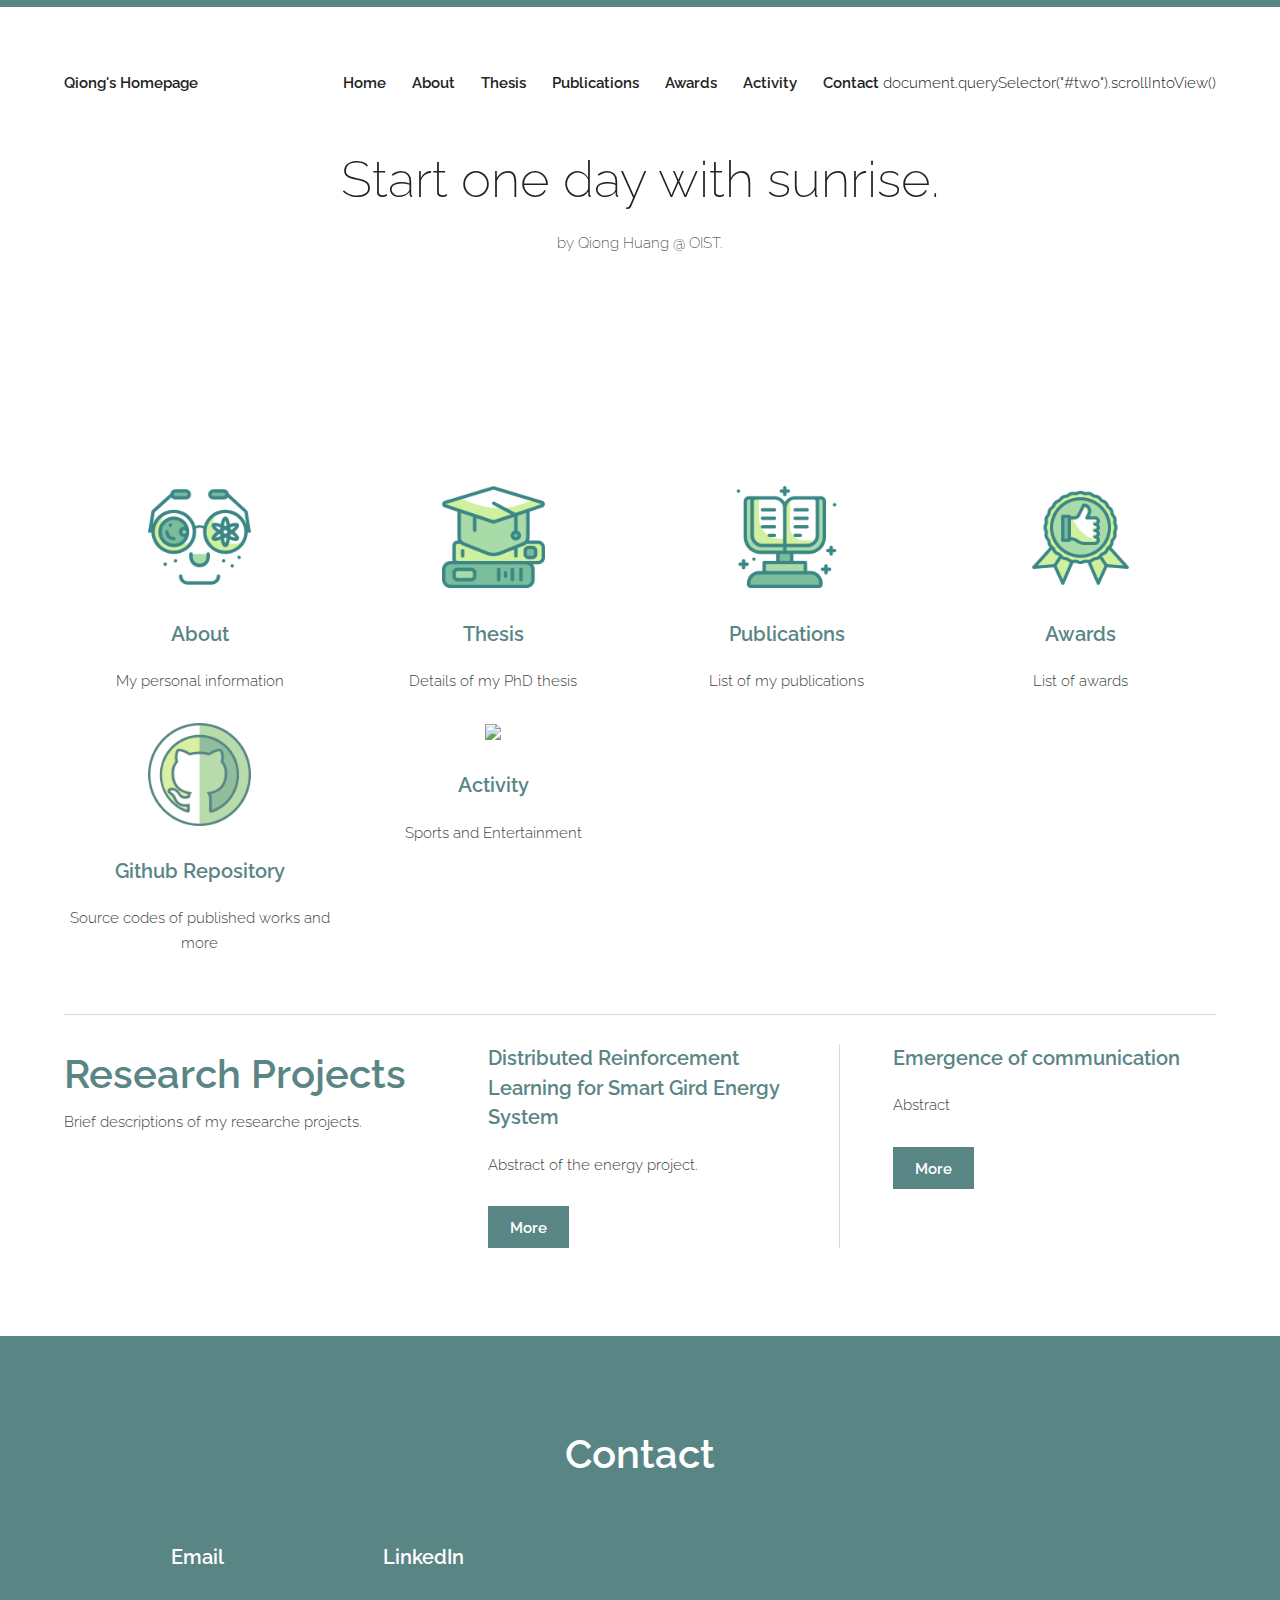
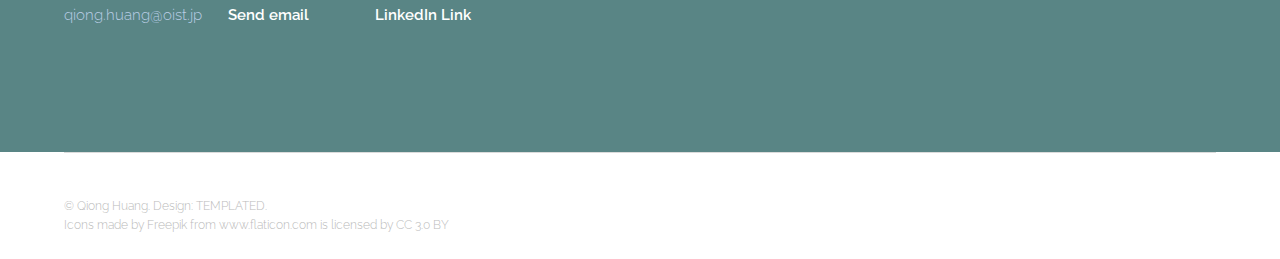
==== index.html @ 1ad3b7a2 "contact info" ====
<!DOCTYPE HTML>
<!--
	Theory by TEMPLATED
	templated.co @templatedco
	Released for free under the Creative Commons Attribution 3.0 license (templated.co/license)
-->
<html>
	<head>
		<title>Qiong Hunag's Homepage</title>
		<meta charset="utf-8" />
		<meta name="viewport" content="width=device-width, initial-scale=1" />
		<link rel="stylesheet" href="assets/css/front.css" />
	</head>
	<body>

		<!-- Header -->
			<header id="header">
				<div class="inner">
					<a href="index.html" class="logo">Qiong's Homepage</a>
					<nav id="nav">
					</nav>
					<a href="#navPanel" class="navPanelToggle"><span class="fa fa-bars"></span></a>
				</div>
			</header>

		<!-- Banner -->
			<section id="banner">
				<h1 style="font-weight: 200">Start one day with sunrise.</h1>
				<p style="font-weight: 200">by Qiong Huang @ OIST.</p>
			</section>

		<!-- One -->
			<section id="one" class="wrapper">
				<div class="inner">
					<div class="row">
						<div class="3u 12u$(small)" style="text-align: center;  cursor: pointer"  onclick="location.href='about.html';">
							<img src="images/about.png" style="width: 7em;"/><br /><br />
							<h3 style="font-weight: 600">About</h3>
							<p>My personal information</p>
						</div>
						<div class="3u 12u$(small)" style="text-align: center;  cursor: pointer"  onclick="location.href='thesis.html';">
							<img src="images/theses.png" style="width: 7em;"/><br /><br />
							<h3 style="font-weight: 600">Thesis</h3>
							<p>Details of my PhD thesis</p>
						</div>
						<div class="3u 12u$(small)" style="text-align: center;  cursor: pointer"  onclick="location.href='publications.html';">
							<img src="images/publications.png" style="width: 7em;"/><br /><br />
							<h3 style="font-weight: 600">Publications</h3>
							<p>List of my publications </p>
						</div>
						<div class="3u$ 12u$(small)" style="text-align: center;  cursor: pointer"  onclick="location.href='awards.html';">
							<img src="images/awards.png" style="width: 7em;"/><br /><br />
							<h3 style="font-weight: 600">Awards</h3>
							<p>List of awards </p>
						</div>
						<div class="3u 12u$(small)" style="text-align: center;  cursor: pointer"  onclick="window.open('https://github.com/subaruclover', '_blank');">
							<img src="images/github.png" style="width: 7em;"/><br /><br />
							<h3 style="font-weight: 600">Github Repository<br /></h3>
							<p>Source codes of published works and more</p>
						</div>
						<div class="3u$ 12u$(small)" style="text-align: center;  cursor: pointer"  onclick="location.href='activity.html';">
							<img src="images/activity.png" style="width: 7em;"/><br /><br />
							<h3 style="font-weight: 600">Activity</h3>
							<p>Sports and Entertainment </p>
						</div>
					</div>
					
					<hr />
					
					<div class="flex flex-3">
                        <header>
                            <h2 style="font-weight: 600">Research Projects</h2>
                            <p>Brief descriptions of my researche projects.</p>
                        </header>
					<!-- </div> -->
						<article>
							<header>
								<h3 style="font-weight: 600">Distributed Reinforcement Learning for Smart Gird Energy System</h3>
							</header>
							<p>Abstract of the energy project.</p>
							<footer>
								<a href="oes_rl.html" class="button special">More</a>
							</footer>
						</article>
						<article>
							<header>
								<h3 style="font-weight: 600">Emergence of communication</h3>
							</header>
							<p>Abstract </p>
							<footer>
								<a href="communication.html" class="button special">More</a>
							</footer>
						</article>

						<!-- <article>
							<header>
								<h3 style="font-weight: 600"> some others</h3>
							</header>
							<p>Abstract. </p>
							<footer>
								<a href="xx.html" class="button special">More</a>
							</footer>
						</article> -->

					</div>
				</div>
			</section>

		<!-- Two contact info--> 
			<section id="two" class="wrapper style1 special">
				
				<div class="inner">
					<header>
						<h2 style="font-weight: 600">Contact</h2>
					</header>
					
					<div class="row">

						<div class="align-center">
							<div class="flex flex-2">
								<div class="12u 12u$(medium)">
									<h3 style="font-weight: 600">Email</h3>
									<p>qiong.huang@oist.jp
									<a href="mailto:qiong.huang@oist.jp" class="button special">Send email</a></p>
								</div>
							</div>
						</div>

						<div class="flex flex-2">
							<div class="12u 12u$(medium)"> 
								<h3 style="font-weight: 600">LinkedIn </h3> 
								<!-- <p>https://www.linkedin.com/in/qiong-huang-67147811b/ </p> -->
								<a href="https://www.linkedin.com/in/qiong-huang-67147811b/" class="button special">LinkedIn Link</a>
							</div>

					</div>


					<!-- <div class="flex flex-2">
						<div class="row">
							<div class="12u 12u$(medium)">
								<h3>Email</h3>
								<p>qiong.huang@oist.jp</p>
							</div>
						</div>
					</div> -->

				</div>
				
			</section>

		<!-- Footer -->
			<footer id="footer">
				<div class="inner">
					<div class="flex">
						<div class="copyright">
							&copy; Qiong Huang. Design: <a href="https://templated.co">TEMPLATED</a>. <div>Icons made by <a href="http://www.freepik.com" title="Freepik">Freepik</a> from <a href="https://www.flaticon.com/" title="Flaticon">www.flaticon.com</a> is licensed by <a href="http://creativecommons.org/licenses/by/3.0/" title="Creative Commons BY 3.0" target="_blank">CC 3.0 BY</a></div>
						</div>
						<ul class="icons">
						<!--
							<li><a href="#" class="icon fa-facebook"><span class="label">Facebook</span></a></li>
							<li><a href="#" class="icon fa-twitter"><span class="label">Twitter</span></a></li>
							<li><a href="#" class="icon fa-linkedin"><span class="label">linkedIn</span></a></li>
							<li><a href="#" class="icon fa-pinterest-p"><span class="label">Pinterest</span></a></li>
							<li><a href="#" class="icon fa-vimeo"><span class="label">Vimeo</span></a></li>
							-->
						</ul>
					</div>
				</div>
			</footer>

		<!-- Scripts -->
			<script src="assets/js/jquery.min.js"></script>
			<script src="assets/js/skel.min.js"></script>
			<script src="assets/js/util.js"></script>
			<script src="assets/js/main.js"></script>

	</body>
</html>
---- assets/css/front.css ----
@charset "UTF-8";
@import url(font-awesome.min.css);
@import "https://fonts.googleapis.com/css?family=Raleway:100,300,600";

/*
	Theory by TEMPLATED
	templated.co @templatedco
	Released for free under the Creative Commons Attribution 3.0 license (templated.co/license)
*/

/* Reset */

	html, body, div, span, applet, object, iframe, h1, h2, h3, h4, h5, h6, p, blockquote, pre, a, abbr, acronym, address, big, cite, code, del, dfn, em, img, ins, kbd, q, s, samp, small, strike, strong, sub, sup, tt, var, b, u, i, center, dl, dt, dd, ol, ul, li, fieldset, form, label, legend, table, caption, tbody, tfoot, thead, tr, th, td, article, aside, canvas, details, embed, figure, figcaption, footer, header, hgroup, menu, nav, output, ruby, section, summary, time, mark, audio, video {
		margin: 0;
		padding: 0;
		border: 0;
		font-size: 100%;
		font: inherit;
		vertical-align: baseline;
	}

	article, aside, details, figcaption, figure, footer, header, hgroup, menu, nav, section {
		display: block;
	}

	body {
		line-height: 1;
	}

	ol, ul {
		list-style: none;
	}

	blockquote, q {
		quotes: none;
	}

	blockquote:before, blockquote:after, q:before, q:after {
		content: '';
		content: none;
	}

	table {
		border-collapse: collapse;
		border-spacing: 0;
	}

	body {
		-webkit-text-size-adjust: none;
	}

/* Box Model */

	*, *:before, *:after {
		-moz-box-sizing: border-box;
		-webkit-box-sizing: border-box;
		box-sizing: border-box;
	}

/* Containers */

	.container {
		margin-left: auto;
		margin-right: auto;
	}

	.container.\31 25\25 {
		width: 100%;
		max-width: 100em;
		min-width: 80em;
	}

	.container.\37 5\25 {
		width: 60em;
	}

	.container.\35 0\25 {
		width: 40em;
	}

	.container.\32 5\25 {
		width: 20em;
	}

	.container {
		width: 80em;
	}

	@media screen and (max-width: 1680px) {

		.container.\31 25\25 {
			width: 100%;
			max-width: 100em;
			min-width: 80em;
		}

		.container.\37 5\25 {
			width: 60em;
		}

		.container.\35 0\25 {
			width: 40em;
		}

		.container.\32 5\25 {
			width: 20em;
		}

		.container {
			width: 80em;
		}

	}

	@media screen and (max-width: 1280px) {

		.container.\31 25\25 {
			width: 100%;
			max-width: 81.25em;
			min-width: 65em;
		}

		.container.\37 5\25 {
			width: 48.75em;
		}

		.container.\35 0\25 {
			width: 32.5em;
		}

		.container.\32 5\25 {
			width: 16.25em;
		}

		.container {
			width: 65em;
		}

	}

	@media screen and (max-width: 980px) {

		.container.\31 25\25 {
			width: 100%;
			max-width: 112.5%;
			min-width: 90%;
		}

		.container.\37 5\25 {
			width: 67.5%;
		}

		.container.\35 0\25 {
			width: 45%;
		}

		.container.\32 5\25 {
			width: 22.5%;
		}

		.container {
			width: 90%;
		}

	}

	@media screen and (max-width: 736px) {

		.container.\31 25\25 {
			width: 100%;
			max-width: 112.5%;
			min-width: 90%;
		}

		.container.\37 5\25 {
			width: 67.5%;
		}

		.container.\35 0\25 {
			width: 45%;
		}

		.container.\32 5\25 {
			width: 22.5%;
		}

		.container {
			width: 90% !important;
		}

	}

	@media screen and (max-width: 480px) {

		.container.\31 25\25 {
			width: 100%;
			max-width: 112.5%;
			min-width: 90%;
		}

		.container.\37 5\25 {
			width: 67.5%;
		}

		.container.\35 0\25 {
			width: 45%;
		}

		.container.\32 5\25 {
			width: 22.5%;
		}

		.container {
			width: 90% !important;
		}

	}

/* Grid */

	.row {
		border-bottom: solid 1px transparent;
		-moz-box-sizing: border-box;
		-webkit-box-sizing: border-box;
		box-sizing: border-box;
	}

	.row > * {
		float: left;
		-moz-box-sizing: border-box;
		-webkit-box-sizing: border-box;
		box-sizing: border-box;
	}

	.row:after, .row:before {
		content: '';
		display: block;
		clear: both;
		height: 0;
	}

	.row.uniform > * > :first-child {
		margin-top: 0;
	}

	.row.uniform > * > :last-child {
		margin-bottom: 0;
	}

	.row.\30 \25 > * {
		padding: 0 0 0 0em;
	}

	.row.\30 \25 {
		margin: 0 0 -1px 0em;
	}

	.row.uniform.\30 \25 > * {
		padding: 0em 0 0 0em;
	}

	.row.uniform.\30 \25 {
		margin: 0em 0 -1px 0em;
	}

	.row > * {
		padding: 0 0 0 2em;
	}

	.row {
		margin: 0 0 -1px -2em;
	}

	.row.uniform > * {
		padding: 2em 0 0 2em;
	}

	.row.uniform {
		margin: -2em 0 -1px -2em;
	}

	.row.\32 00\25 > * {
		padding: 0 0 0 4em;
	}

	.row.\32 00\25 {
		margin: 0 0 -1px -4em;
	}

	.row.uniform.\32 00\25 > * {
		padding: 4em 0 0 4em;
	}

	.row.uniform.\32 00\25 {
		margin: -4em 0 -1px -4em;
	}

	.row.\31 50\25 > * {
		padding: 0 0 0 3em;
	}

	.row.\31 50\25 {
		margin: 0 0 -1px -3em;
	}

	.row.uniform.\31 50\25 > * {
		padding: 3em 0 0 3em;
	}

	.row.uniform.\31 50\25 {
		margin: -3em 0 -1px -3em;
	}

	.row.\35 0\25 > * {
		padding: 0 0 0 1em;
	}

	.row.\35 0\25 {
		margin: 0 0 -1px -1em;
	}

	.row.uniform.\35 0\25 > * {
		padding: 1em 0 0 1em;
	}

	.row.uniform.\35 0\25 {
		margin: -1em 0 -1px -1em;
	}

	.row.\32 5\25 > * {
		padding: 0 0 0 0.5em;
	}

	.row.\32 5\25 {
		margin: 0 0 -1px -0.5em;
	}

	.row.uniform.\32 5\25 > * {
		padding: 0.5em 0 0 0.5em;
	}

	.row.uniform.\32 5\25 {
		margin: -0.5em 0 -1px -0.5em;
	}

	.\31 2u, .\31 2u\24 {
		width: 100%;
		clear: none;
		margin-left: 0;
	}

	.\31 1u, .\31 1u\24 {
		width: 91.6666666667%;
		clear: none;
		margin-left: 0;
	}

	.\31 0u, .\31 0u\24 {
		width: 83.3333333333%;
		clear: none;
		margin-left: 0;
	}

	.\39 u, .\39 u\24 {
		width: 75%;
		clear: none;
		margin-left: 0;
	}

	.\38 u, .\38 u\24 {
		width: 66.6666666667%;
		clear: none;
		margin-left: 0;
	}

	.\37 u, .\37 u\24 {
		width: 58.3333333333%;
		clear: none;
		margin-left: 0;
	}

	.\36 u, .\36 u\24 {
		width: 50%;
		clear: none;
		margin-left: 0;
	}

	.\35 u, .\35 u\24 {
		width: 41.6666666667%;
		clear: none;
		margin-left: 0;
	}

	.\34 u, .\34 u\24 {
		width: 33.3333333333%;
		clear: none;
		margin-left: 0;
	}

	.\33 u, .\33 u\24 {
		width: 25%;
		clear: none;
		margin-left: 0;
	}

	.\32 u, .\32 u\24 {
		width: 16.6666666667%;
		clear: none;
		margin-left: 0;
	}

	.\31 u, .\31 u\24 {
		width: 8.3333333333%;
		clear: none;
		margin-left: 0;
	}

	.\31 2u\24 + *,
	.\31 1u\24 + *,
	.\31 0u\24 + *,
	.\39 u\24 + *,
	.\38 u\24 + *,
	.\37 u\24 + *,
	.\36 u\24 + *,
	.\35 u\24 + *,
	.\34 u\24 + *,
	.\33 u\24 + *,
	.\32 u\24 + *,
	.\31 u\24 + * {
		clear: left;
	}

	.\-11u {
		margin-left: 91.66667%;
	}

	.\-10u {
		margin-left: 83.33333%;
	}

	.\-9u {
		margin-left: 75%;
	}

	.\-8u {
		margin-left: 66.66667%;
	}

	.\-7u {
		margin-left: 58.33333%;
	}

	.\-6u {
		margin-left: 50%;
	}

	.\-5u {
		margin-left: 41.66667%;
	}

	.\-4u {
		margin-left: 33.33333%;
	}

	.\-3u {
		margin-left: 25%;
	}

	.\-2u {
		margin-left: 16.66667%;
	}

	.\-1u {
		margin-left: 8.33333%;
	}

	@media screen and (max-width: 1680px) {

		.row > * {
			padding: 0 0 0 2em;
		}

		.row {
			margin: 0 0 -1px -2em;
		}

		.row.uniform > * {
			padding: 2em 0 0 2em;
		}

		.row.uniform {
			margin: -2em 0 -1px -2em;
		}

		.row.\32 00\25 > * {
			padding: 0 0 0 4em;
		}

		.row.\32 00\25 {
			margin: 0 0 -1px -4em;
		}

		.row.uniform.\32 00\25 > * {
			padding: 4em 0 0 4em;
		}

		.row.uniform.\32 00\25 {
			margin: -4em 0 -1px -4em;
		}

		.row.\31 50\25 > * {
			padding: 0 0 0 3em;
		}

		.row.\31 50\25 {
			margin: 0 0 -1px -3em;
		}

		.row.uniform.\31 50\25 > * {
			padding: 3em 0 0 3em;
		}

		.row.uniform.\31 50\25 {
			margin: -3em 0 -1px -3em;
		}

		.row.\35 0\25 > * {
			padding: 0 0 0 1em;
		}

		.row.\35 0\25 {
			margin: 0 0 -1px -1em;
		}

		.row.uniform.\35 0\25 > * {
			padding: 1em 0 0 1em;
		}

		.row.uniform.\35 0\25 {
			margin: -1em 0 -1px -1em;
		}

		.row.\32 5\25 > * {
			padding: 0 0 0 0.5em;
		}

		.row.\32 5\25 {
			margin: 0 0 -1px -0.5em;
		}

		.row.uniform.\32 5\25 > * {
			padding: 0.5em 0 0 0.5em;
		}

		.row.uniform.\32 5\25 {
			margin: -0.5em 0 -1px -0.5em;
		}

		.\31 2u\28xlarge\29, .\31 2u\24\28xlarge\29 {
			width: 100%;
			clear: none;
			margin-left: 0;
		}

		.\31 1u\28xlarge\29, .\31 1u\24\28xlarge\29 {
			width: 91.6666666667%;
			clear: none;
			margin-left: 0;
		}

		.\31 0u\28xlarge\29, .\31 0u\24\28xlarge\29 {
			width: 83.3333333333%;
			clear: none;
			margin-left: 0;
		}

		.\39 u\28xlarge\29, .\39 u\24\28xlarge\29 {
			width: 75%;
			clear: none;
			margin-left: 0;
		}

		.\38 u\28xlarge\29, .\38 u\24\28xlarge\29 {
			width: 66.6666666667%;
			clear: none;
			margin-left: 0;
		}

		.\37 u\28xlarge\29, .\37 u\24\28xlarge\29 {
			width: 58.3333333333%;
			clear: none;
			margin-left: 0;
		}

		.\36 u\28xlarge\29, .\36 u\24\28xlarge\29 {
			width: 50%;
			clear: none;
			margin-left: 0;
		}

		.\35 u\28xlarge\29, .\35 u\24\28xlarge\29 {
			width: 41.6666666667%;
			clear: none;
			margin-left: 0;
		}

		.\34 u\28xlarge\29, .\34 u\24\28xlarge\29 {
			width: 33.3333333333%;
			clear: none;
			margin-left: 0;
		}

		.\33 u\28xlarge\29, .\33 u\24\28xlarge\29 {
			width: 25%;
			clear: none;
			margin-left: 0;
		}

		.\32 u\28xlarge\29, .\32 u\24\28xlarge\29 {
			width: 16.6666666667%;
			clear: none;
			margin-left: 0;
		}

		.\31 u\28xlarge\29, .\31 u\24\28xlarge\29 {
			width: 8.3333333333%;
			clear: none;
			margin-left: 0;
		}

		.\31 2u\24\28xlarge\29 + *,
		.\31 1u\24\28xlarge\29 + *,
		.\31 0u\24\28xlarge\29 + *,
		.\39 u\24\28xlarge\29 + *,
		.\38 u\24\28xlarge\29 + *,
		.\37 u\24\28xlarge\29 + *,
		.\36 u\24\28xlarge\29 + *,
		.\35 u\24\28xlarge\29 + *,
		.\34 u\24\28xlarge\29 + *,
		.\33 u\24\28xlarge\29 + *,
		.\32 u\24\28xlarge\29 + *,
		.\31 u\24\28xlarge\29 + * {
			clear: left;
		}

		.\-11u\28xlarge\29 {
			margin-left: 91.66667%;
		}

		.\-10u\28xlarge\29 {
			margin-left: 83.33333%;
		}

		.\-9u\28xlarge\29 {
			margin-left: 75%;
		}

		.\-8u\28xlarge\29 {
			margin-left: 66.66667%;
		}

		.\-7u\28xlarge\29 {
			margin-left: 58.33333%;
		}

		.\-6u\28xlarge\29 {
			margin-left: 50%;
		}

		.\-5u\28xlarge\29 {
			margin-left: 41.66667%;
		}

		.\-4u\28xlarge\29 {
			margin-left: 33.33333%;
		}

		.\-3u\28xlarge\29 {
			margin-left: 25%;
		}

		.\-2u\28xlarge\29 {
			margin-left: 16.66667%;
		}

		.\-1u\28xlarge\29 {
			margin-left: 8.33333%;
		}

	}

	@media screen and (max-width: 1280px) {

		.row > * {
			padding: 0 0 0 1.5em;
		}

		.row {
			margin: 0 0 -1px -1.5em;
		}

		.row.uniform > * {
			padding: 1.5em 0 0 1.5em;
		}

		.row.uniform {
			margin: -1.5em 0 -1px -1.5em;
		}

		.row.\32 00\25 > * {
			padding: 0 0 0 3em;
		}

		.row.\32 00\25 {
			margin: 0 0 -1px -3em;
		}

		.row.uniform.\32 00\25 > * {
			padding: 3em 0 0 3em;
		}

		.row.uniform.\32 00\25 {
			margin: -3em 0 -1px -3em;
		}

		.row.\31 50\25 > * {
			padding: 0 0 0 2.25em;
		}

		.row.\31 50\25 {
			margin: 0 0 -1px -2.25em;
		}

		.row.uniform.\31 50\25 > * {
			padding: 2.25em 0 0 2.25em;
		}

		.row.uniform.\31 50\25 {
			margin: -2.25em 0 -1px -2.25em;
		}

		.row.\35 0\25 > * {
			padding: 0 0 0 0.75em;
		}

		.row.\35 0\25 {
			margin: 0 0 -1px -0.75em;
		}

		.row.uniform.\35 0\25 > * {
			padding: 0.75em 0 0 0.75em;
		}

		.row.uniform.\35 0\25 {
			margin: -0.75em 0 -1px -0.75em;
		}

		.row.\32 5\25 > * {
			padding: 0 0 0 0.375em;
		}

		.row.\32 5\25 {
			margin: 0 0 -1px -0.375em;
		}

		.row.uniform.\32 5\25 > * {
			padding: 0.375em 0 0 0.375em;
		}

		.row.uniform.\32 5\25 {
			margin: -0.375em 0 -1px -0.375em;
		}

		.\31 2u\28large\29, .\31 2u\24\28large\29 {
			width: 100%;
			clear: none;
			margin-left: 0;
		}

		.\31 1u\28large\29, .\31 1u\24\28large\29 {
			width: 91.6666666667%;
			clear: none;
			margin-left: 0;
		}

		.\31 0u\28large\29, .\31 0u\24\28large\29 {
			width: 83.3333333333%;
			clear: none;
			margin-left: 0;
		}

		.\39 u\28large\29, .\39 u\24\28large\29 {
			width: 75%;
			clear: none;
			margin-left: 0;
		}

		.\38 u\28large\29, .\38 u\24\28large\29 {
			width: 66.6666666667%;
			clear: none;
			margin-left: 0;
		}

		.\37 u\28large\29, .\37 u\24\28large\29 {
			width: 58.3333333333%;
			clear: none;
			margin-left: 0;
		}

		.\36 u\28large\29, .\36 u\24\28large\29 {
			width: 50%;
			clear: none;
			margin-left: 0;
		}

		.\35 u\28large\29, .\35 u\24\28large\29 {
			width: 41.6666666667%;
			clear: none;
			margin-left: 0;
		}

		.\34 u\28large\29, .\34 u\24\28large\29 {
			width: 33.3333333333%;
			clear: none;
			margin-left: 0;
		}

		.\33 u\28large\29, .\33 u\24\28large\29 {
			width: 25%;
			clear: none;
			margin-left: 0;
		}

		.\32 u\28large\29, .\32 u\24\28large\29 {
			width: 16.6666666667%;
			clear: none;
			margin-left: 0;
		}

		.\31 u\28large\29, .\31 u\24\28large\29 {
			width: 8.3333333333%;
			clear: none;
			margin-left: 0;
		}

		.\31 2u\24\28large\29 + *,
		.\31 1u\24\28large\29 + *,
		.\31 0u\24\28large\29 + *,
		.\39 u\24\28large\29 + *,
		.\38 u\24\28large\29 + *,
		.\37 u\24\28large\29 + *,
		.\36 u\24\28large\29 + *,
		.\35 u\24\28large\29 + *,
		.\34 u\24\28large\29 + *,
		.\33 u\24\28large\29 + *,
		.\32 u\24\28large\29 + *,
		.\31 u\24\28large\29 + * {
			clear: left;
		}

		.\-11u\28large\29 {
			margin-left: 91.66667%;
		}

		.\-10u\28large\29 {
			margin-left: 83.33333%;
		}

		.\-9u\28large\29 {
			margin-left: 75%;
		}

		.\-8u\28large\29 {
			margin-left: 66.66667%;
		}

		.\-7u\28large\29 {
			margin-left: 58.33333%;
		}

		.\-6u\28large\29 {
			margin-left: 50%;
		}

		.\-5u\28large\29 {
			margin-left: 41.66667%;
		}

		.\-4u\28large\29 {
			margin-left: 33.33333%;
		}

		.\-3u\28large\29 {
			margin-left: 25%;
		}

		.\-2u\28large\29 {
			margin-left: 16.66667%;
		}

		.\-1u\28large\29 {
			margin-left: 8.33333%;
		}

	}

	@media screen and (max-width: 980px) {

		.row > * {
			padding: 0 0 0 1.5em;
		}

		.row {
			margin: 0 0 -1px -1.5em;
		}

		.row.uniform > * {
			padding: 1.5em 0 0 1.5em;
		}

		.row.uniform {
			margin: -1.5em 0 -1px -1.5em;
		}

		.row.\32 00\25 > * {
			padding: 0 0 0 3em;
		}

		.row.\32 00\25 {
			margin: 0 0 -1px -3em;
		}

		.row.uniform.\32 00\25 > * {
			padding: 3em 0 0 3em;
		}

		.row.uniform.\32 00\25 {
			margin: -3em 0 -1px -3em;
		}

		.row.\31 50\25 > * {
			padding: 0 0 0 2.25em;
		}

		.row.\31 50\25 {
			margin: 0 0 -1px -2.25em;
		}

		.row.uniform.\31 50\25 > * {
			padding: 2.25em 0 0 2.25em;
		}

		.row.uniform.\31 50\25 {
			margin: -2.25em 0 -1px -2.25em;
		}

		.row.\35 0\25 > * {
			padding: 0 0 0 0.75em;
		}

		.row.\35 0\25 {
			margin: 0 0 -1px -0.75em;
		}

		.row.uniform.\35 0\25 > * {
			padding: 0.75em 0 0 0.75em;
		}

		.row.uniform.\35 0\25 {
			margin: -0.75em 0 -1px -0.75em;
		}

		.row.\32 5\25 > * {
			padding: 0 0 0 0.375em;
		}

		.row.\32 5\25 {
			margin: 0 0 -1px -0.375em;
		}

		.row.uniform.\32 5\25 > * {
			padding: 0.375em 0 0 0.375em;
		}

		.row.uniform.\32 5\25 {
			margin: -0.375em 0 -1px -0.375em;
		}

		.\31 2u\28medium\29, .\31 2u\24\28medium\29 {
			width: 100%;
			clear: none;
			margin-left: 0;
		}

		.\31 1u\28medium\29, .\31 1u\24\28medium\29 {
			width: 91.6666666667%;
			clear: none;
			margin-left: 0;
		}

		.\31 0u\28medium\29, .\31 0u\24\28medium\29 {
			width: 83.3333333333%;
			clear: none;
			margin-left: 0;
		}

		.\39 u\28medium\29, .\39 u\24\28medium\29 {
			width: 75%;
			clear: none;
			margin-left: 0;
		}

		.\38 u\28medium\29, .\38 u\24\28medium\29 {
			width: 66.6666666667%;
			clear: none;
			margin-left: 0;
		}

		.\37 u\28medium\29, .\37 u\24\28medium\29 {
			width: 58.3333333333%;
			clear: none;
			margin-left: 0;
		}

		.\36 u\28medium\29, .\36 u\24\28medium\29 {
			width: 50%;
			clear: none;
			margin-left: 0;
		}

		.\35 u\28medium\29, .\35 u\24\28medium\29 {
			width: 41.6666666667%;
			clear: none;
			margin-left: 0;
		}

		.\34 u\28medium\29, .\34 u\24\28medium\29 {
			width: 33.3333333333%;
			clear: none;
			margin-left: 0;
		}

		.\33 u\28medium\29, .\33 u\24\28medium\29 {
			width: 25%;
			clear: none;
			margin-left: 0;
		}

		.\32 u\28medium\29, .\32 u\24\28medium\29 {
			width: 16.6666666667%;
			clear: none;
			margin-left: 0;
		}

		.\31 u\28medium\29, .\31 u\24\28medium\29 {
			width: 8.3333333333%;
			clear: none;
			margin-left: 0;
		}

		.\31 2u\24\28medium\29 + *,
		.\31 1u\24\28medium\29 + *,
		.\31 0u\24\28medium\29 + *,
		.\39 u\24\28medium\29 + *,
		.\38 u\24\28medium\29 + *,
		.\37 u\24\28medium\29 + *,
		.\36 u\24\28medium\29 + *,
		.\35 u\24\28medium\29 + *,
		.\34 u\24\28medium\29 + *,
		.\33 u\24\28medium\29 + *,
		.\32 u\24\28medium\29 + *,
		.\31 u\24\28medium\29 + * {
			clear: left;
		}

		.\-11u\28medium\29 {
			margin-left: 91.66667%;
		}

		.\-10u\28medium\29 {
			margin-left: 83.33333%;
		}

		.\-9u\28medium\29 {
			margin-left: 75%;
		}

		.\-8u\28medium\29 {
			margin-left: 66.66667%;
		}

		.\-7u\28medium\29 {
			margin-left: 58.33333%;
		}

		.\-6u\28medium\29 {
			margin-left: 50%;
		}

		.\-5u\28medium\29 {
			margin-left: 41.66667%;
		}

		.\-4u\28medium\29 {
			margin-left: 33.33333%;
		}

		.\-3u\28medium\29 {
			margin-left: 25%;
		}

		.\-2u\28medium\29 {
			margin-left: 16.66667%;
		}

		.\-1u\28medium\29 {
			margin-left: 8.33333%;
		}

	}

	@media screen and (max-width: 736px) {

		.row > * {
			padding: 0 0 0 1.25em;
		}

		.row {
			margin: 0 0 -1px -1.25em;
		}

		.row.uniform > * {
			padding: 1.25em 0 0 1.25em;
		}

		.row.uniform {
			margin: -1.25em 0 -1px -1.25em;
		}

		.row.\32 00\25 > * {
			padding: 0 0 0 2.5em;
		}

		.row.\32 00\25 {
			margin: 0 0 -1px -2.5em;
		}

		.row.uniform.\32 00\25 > * {
			padding: 2.5em 0 0 2.5em;
		}

		.row.uniform.\32 00\25 {
			margin: -2.5em 0 -1px -2.5em;
		}

		.row.\31 50\25 > * {
			padding: 0 0 0 1.875em;
		}

		.row.\31 50\25 {
			margin: 0 0 -1px -1.875em;
		}

		.row.uniform.\31 50\25 > * {
			padding: 1.875em 0 0 1.875em;
		}

		.row.uniform.\31 50\25 {
			margin: -1.875em 0 -1px -1.875em;
		}

		.row.\35 0\25 > * {
			padding: 0 0 0 0.625em;
		}

		.row.\35 0\25 {
			margin: 0 0 -1px -0.625em;
		}

		.row.uniform.\35 0\25 > * {
			padding: 0.625em 0 0 0.625em;
		}

		.row.uniform.\35 0\25 {
			margin: -0.625em 0 -1px -0.625em;
		}

		.row.\32 5\25 > * {
			padding: 0 0 0 0.3125em;
		}

		.row.\32 5\25 {
			margin: 0 0 -1px -0.3125em;
		}

		.row.uniform.\32 5\25 > * {
			padding: 0.3125em 0 0 0.3125em;
		}

		.row.uniform.\32 5\25 {
			margin: -0.3125em 0 -1px -0.3125em;
		}

		.\31 2u\28small\29, .\31 2u\24\28small\29 {
			width: 100%;
			clear: none;
			margin-left: 0;
		}

		.\31 1u\28small\29, .\31 1u\24\28small\29 {
			width: 91.6666666667%;
			clear: none;
			margin-left: 0;
		}

		.\31 0u\28small\29, .\31 0u\24\28small\29 {
			width: 83.3333333333%;
			clear: none;
			margin-left: 0;
		}

		.\39 u\28small\29, .\39 u\24\28small\29 {
			width: 75%;
			clear: none;
			margin-left: 0;
		}

		.\38 u\28small\29, .\38 u\24\28small\29 {
			width: 66.6666666667%;
			clear: none;
			margin-left: 0;
		}

		.\37 u\28small\29, .\37 u\24\28small\29 {
			width: 58.3333333333%;
			clear: none;
			margin-left: 0;
		}

		.\36 u\28small\29, .\36 u\24\28small\29 {
			width: 50%;
			clear: none;
			margin-left: 0;
		}

		.\35 u\28small\29, .\35 u\24\28small\29 {
			width: 41.6666666667%;
			clear: none;
			margin-left: 0;
		}

		.\34 u\28small\29, .\34 u\24\28small\29 {
			width: 33.3333333333%;
			clear: none;
			margin-left: 0;
		}

		.\33 u\28small\29, .\33 u\24\28small\29 {
			width: 25%;
			clear: none;
			margin-left: 0;
		}

		.\32 u\28small\29, .\32 u\24\28small\29 {
			width: 16.6666666667%;
			clear: none;
			margin-left: 0;
		}

		.\31 u\28small\29, .\31 u\24\28small\29 {
			width: 8.3333333333%;
			clear: none;
			margin-left: 0;
		}

		.\31 2u\24\28small\29 + *,
		.\31 1u\24\28small\29 + *,
		.\31 0u\24\28small\29 + *,
		.\39 u\24\28small\29 + *,
		.\38 u\24\28small\29 + *,
		.\37 u\24\28small\29 + *,
		.\36 u\24\28small\29 + *,
		.\35 u\24\28small\29 + *,
		.\34 u\24\28small\29 + *,
		.\33 u\24\28small\29 + *,
		.\32 u\24\28small\29 + *,
		.\31 u\24\28small\29 + * {
			clear: left;
		}

		.\-11u\28small\29 {
			margin-left: 91.66667%;
		}

		.\-10u\28small\29 {
			margin-left: 83.33333%;
		}

		.\-9u\28small\29 {
			margin-left: 75%;
		}

		.\-8u\28small\29 {
			margin-left: 66.66667%;
		}

		.\-7u\28small\29 {
			margin-left: 58.33333%;
		}

		.\-6u\28small\29 {
			margin-left: 50%;
		}

		.\-5u\28small\29 {
			margin-left: 41.66667%;
		}

		.\-4u\28small\29 {
			margin-left: 33.33333%;
		}

		.\-3u\28small\29 {
			margin-left: 25%;
		}

		.\-2u\28small\29 {
			margin-left: 16.66667%;
		}

		.\-1u\28small\29 {
			margin-left: 8.33333%;
		}

	}

	@media screen and (max-width: 480px) {

		.row > * {
			padding: 0 0 0 1.25em;
		}

		.row {
			margin: 0 0 -1px -1.25em;
		}

		.row.uniform > * {
			padding: 1.25em 0 0 1.25em;
		}

		.row.uniform {
			margin: -1.25em 0 -1px -1.25em;
		}

		.row.\32 00\25 > * {
			padding: 0 0 0 2.5em;
		}

		.row.\32 00\25 {
			margin: 0 0 -1px -2.5em;
		}

		.row.uniform.\32 00\25 > * {
			padding: 2.5em 0 0 2.5em;
		}

		.row.uniform.\32 00\25 {
			margin: -2.5em 0 -1px -2.5em;
		}

		.row.\31 50\25 > * {
			padding: 0 0 0 1.875em;
		}

		.row.\31 50\25 {
			margin: 0 0 -1px -1.875em;
		}

		.row.uniform.\31 50\25 > * {
			padding: 1.875em 0 0 1.875em;
		}

		.row.uniform.\31 50\25 {
			margin: -1.875em 0 -1px -1.875em;
		}

		.row.\35 0\25 > * {
			padding: 0 0 0 0.625em;
		}

		.row.\35 0\25 {
			margin: 0 0 -1px -0.625em;
		}

		.row.uniform.\35 0\25 > * {
			padding: 0.625em 0 0 0.625em;
		}

		.row.uniform.\35 0\25 {
			margin: -0.625em 0 -1px -0.625em;
		}

		.row.\32 5\25 > * {
			padding: 0 0 0 0.3125em;
		}

		.row.\32 5\25 {
			margin: 0 0 -1px -0.3125em;
		}

		.row.uniform.\32 5\25 > * {
			padding: 0.3125em 0 0 0.3125em;
		}

		.row.uniform.\32 5\25 {
			margin: -0.3125em 0 -1px -0.3125em;
		}

		.\31 2u\28xsmall\29, .\31 2u\24\28xsmall\29 {
			width: 100%;
			clear: none;
			margin-left: 0;
		}

		.\31 1u\28xsmall\29, .\31 1u\24\28xsmall\29 {
			width: 91.6666666667%;
			clear: none;
			margin-left: 0;
		}

		.\31 0u\28xsmall\29, .\31 0u\24\28xsmall\29 {
			width: 83.3333333333%;
			clear: none;
			margin-left: 0;
		}

		.\39 u\28xsmall\29, .\39 u\24\28xsmall\29 {
			width: 75%;
			clear: none;
			margin-left: 0;
		}

		.\38 u\28xsmall\29, .\38 u\24\28xsmall\29 {
			width: 66.6666666667%;
			clear: none;
			margin-left: 0;
		}

		.\37 u\28xsmall\29, .\37 u\24\28xsmall\29 {
			width: 58.3333333333%;
			clear: none;
			margin-left: 0;
		}

		.\36 u\28xsmall\29, .\36 u\24\28xsmall\29 {
			width: 50%;
			clear: none;
			margin-left: 0;
		}

		.\35 u\28xsmall\29, .\35 u\24\28xsmall\29 {
			width: 41.6666666667%;
			clear: none;
			margin-left: 0;
		}

		.\34 u\28xsmall\29, .\34 u\24\28xsmall\29 {
			width: 33.3333333333%;
			clear: none;
			margin-left: 0;
		}

		.\33 u\28xsmall\29, .\33 u\24\28xsmall\29 {
			width: 25%;
			clear: none;
			margin-left: 0;
		}

		.\32 u\28xsmall\29, .\32 u\24\28xsmall\29 {
			width: 16.6666666667%;
			clear: none;
			margin-left: 0;
		}

		.\31 u\28xsmall\29, .\31 u\24\28xsmall\29 {
			width: 8.3333333333%;
			clear: none;
			margin-left: 0;
		}

		.\31 2u\24\28xsmall\29 + *,
		.\31 1u\24\28xsmall\29 + *,
		.\31 0u\24\28xsmall\29 + *,
		.\39 u\24\28xsmall\29 + *,
		.\38 u\24\28xsmall\29 + *,
		.\37 u\24\28xsmall\29 + *,
		.\36 u\24\28xsmall\29 + *,
		.\35 u\24\28xsmall\29 + *,
		.\34 u\24\28xsmall\29 + *,
		.\33 u\24\28xsmall\29 + *,
		.\32 u\24\28xsmall\29 + *,
		.\31 u\24\28xsmall\29 + * {
			clear: left;
		}

		.\-11u\28xsmall\29 {
			margin-left: 91.66667%;
		}

		.\-10u\28xsmall\29 {
			margin-left: 83.33333%;
		}

		.\-9u\28xsmall\29 {
			margin-left: 75%;
		}

		.\-8u\28xsmall\29 {
			margin-left: 66.66667%;
		}

		.\-7u\28xsmall\29 {
			margin-left: 58.33333%;
		}

		.\-6u\28xsmall\29 {
			margin-left: 50%;
		}

		.\-5u\28xsmall\29 {
			margin-left: 41.66667%;
		}

		.\-4u\28xsmall\29 {
			margin-left: 33.33333%;
		}

		.\-3u\28xsmall\29 {
			margin-left: 25%;
		}

		.\-2u\28xsmall\29 {
			margin-left: 16.66667%;
		}

		.\-1u\28xsmall\29 {
			margin-left: 8.33333%;
		}

	}

/* Basic */

	@-ms-viewport {
		width: device-width;
	}

	body {
		-ms-overflow-style: scrollbar;
	}

	@media screen and (max-width: 480px) {

		html, body {
			min-width: 320px;
		}

	}

	body {
		background: #fff;
	}

		body.is-loading *, body.is-loading *:before, body.is-loading *:after {
			-moz-animation: none !important;
			-webkit-animation: none !important;
			-ms-animation: none !important;
			animation: none !important;
			-moz-transition: none !important;
			-webkit-transition: none !important;
			-ms-transition: none !important;
			transition: none !important;
		}

/* Type */

	body, input, select, textarea {
		color: #444;/*#9a9a9a;*/
		font-family: "Raleway", Arial, Helvetica, sans-serif;
		font-size: 13pt;
		font-weight: 300;
		line-height: 1.65;
	}

		@media screen and (max-width: 1680px) {

			body, input, select, textarea {
				font-size: 11pt;
			}

		}

		@media screen and (max-width: 1280px) {

			body, input, select, textarea {
				font-size: 11pt;
			}

		}

		@media screen and (max-width: 980px) {

			body, input, select, textarea {
				font-size: 12pt;
			}

		}

		@media screen and (max-width: 736px) {

			body, input, select, textarea {
				font-size: 12pt;
			}

		}

		@media screen and (max-width: 480px) {

			body, input, select, textarea {
				font-size: 12pt;
			}

		}

	a {
		color: #598585;
		text-decoration: underline;
	}

		a:hover {
			text-decoration: none;
		}

	strong, b {
		color: #555;
		font-weight: 600;
	}

	em, i {
		font-style: italic;
	}

	p {
		margin: 0 0 2em 0;
	}

	h1, h2, h3, h4, h5, h6 {
		color: #598585;
		font-weight: 300;
		line-height: 1.5;
		margin: 0 0 1em 0;
	}

		h1 a, h2 a, h3 a, h4 a, h5 a, h6 a {
			color: inherit;
			text-decoration: none;
		}

	h2 {
		font-size: 1.75em;
		font-weight: 100;
	}

	h3 {
		font-size: 1.35em;
	}

	h4 {
		font-size: 1.1em;
	}

	h5 {
		font-size: 0.9em;
	}

	h6 {
		font-size: 0.7em;
	}

	sub {
		font-size: 0.8em;
		position: relative;
		top: 0.5em;
	}

	sup {
		font-size: 0.8em;
		position: relative;
		top: -0.5em;
	}

	blockquote {
		border-left: solid 4px #dbdbdb;
		font-style: italic;
		margin: 0 0 2em 0;
		padding: 0.5em 0 0.5em 2em;
	}

	code {
		background: rgba(144, 144, 144, 0.075);
		border-radius: 0;
		border: solid 1px #dbdbdb;
		font-family: "Courier New", monospace;
		font-size: 0.9em;
		margin: 0 0.25em;
		padding: 0.25em 0.65em;
	}

	pre {
		-webkit-overflow-scrolling: touch;
		font-family: "Courier New", monospace;
		font-size: 0.9em;
		margin: 0 0 2em 0;
	}

		pre code {
			display: block;
			line-height: 1.75;
			padding: 1em 1.5em;
			overflow-x: auto;
		}

	hr {
		border: 0;
		border-bottom: solid 1px #dbdbdb;
		margin: 2em 0;
	}

		hr.major {
			margin: 3em 0;
		}

	.align-left {
		text-align: left;
	}

	.align-center {
		text-align: center;
	}

	.align-right {
		text-align: right;
	}

	.inner {
		max-width: 75em;
		margin: 0 auto;
	}

		@media screen and (max-width: 1280px) {

			.inner {
				max-width: 90%;
			}

		}

		@media screen and (max-width: 480px) {

			.inner {
				max-width: 85%;
			}

		}

/* Section/Article */

	section.special, article.special {
		text-align: center;
	}

		section.special article, article.special article {
			text-align: left;
		}

	section.wrapper, article.wrapper {
		padding: 6em 0;
	}

		section.wrapper header, article.wrapper header {
			margin-bottom: 4em;
		}

			section.wrapper header h2, article.wrapper header h2 {
				font-size: 2.75em;
				margin: 0 0 .5em 0;
			}

			section.wrapper header p, article.wrapper header p {
				font-size: 1em;
			}

		section.wrapper article header, article.wrapper article header {
			margin: 0;
		}

		section.wrapper.style1, article.wrapper.style1 {
			background: #598585;
			color: #bacee6;
		}

			section.wrapper.style1 header h2, article.wrapper.style1 header h2 {
				color: #fff;
			}

			section.wrapper.style1 header p, article.wrapper.style1 header p {
				color: #bacee6;
			}

			section.wrapper.style1 h3, article.wrapper.style1 h3 {
				color: #FFF;
			}

		@media screen and (max-width: 980px) {

			section.wrapper, article.wrapper {
				padding: 2em 0;
			}

		}

		@media screen and (max-width: 736px) {

			section.wrapper header, article.wrapper header {
				margin-bottom: 2em;
			}

				section.wrapper header h2, article.wrapper header h2 {
					font-size: 2em;
				}

				section.wrapper header p, article.wrapper header p {
					font-size: .9em;
				}

		}

		@media screen and (max-width: 480px) {

			section.wrapper, article.wrapper {
				text-align: center;
			}

				section.wrapper article, article.wrapper article {
					text-align: center;
				}

		}

	header p {
		color: #444;
		position: relative;
		margin: 0 0 1.5em 0;
	}

	header h2 + p {
		font-size: 1.25em;
		margin-top: -1em;
	}

	header h3 + p {
		font-size: 1.1em;
		margin-top: -0.8em;
	}

	header h4 + p,
	header h5 + p,
	header h6 + p {
		font-size: 0.9em;
		margin-top: -0.6em;
	}

/* Flex */

	.flex {
		display: -ms-flexbox;
		-ms-flex-wrap: wrap;
		-ms-flex-pack: justify;
		display: -moz-flex;
		display: -webkit-flex;
		display: -ms-flex;
		display: flex;
		-moz-flex-wrap: wrap;
		-webkit-flex-wrap: wrap;
		-ms-flex-wrap: wrap;
		flex-wrap: wrap;
		-moz-justify-content: space-between;
		-webkit-justify-content: space-between;
		-ms-justify-content: space-between;
		justify-content: space-between;
	}

		.flex.flex-2 article {
			width: 47%;
		}

		.flex.flex-3 article {
			position: relative;
			width: 28%;
		}

			.flex.flex-3 article:before {
				content: '';
				position: absolute;
				width: 100%;
				height: 100%;
				right: -2em;
				top: 0;
				border-right: 1px solid #dbdbdb;
				pointer-events: none;
			}

			.flex.flex-3 article:last-child:before {
				border: none;
			}

		.flex.flex-4 .box {
			width: 21%;
		}

		@media screen and (max-width: 980px) {

			.flex.flex-2 article {
				width: 100%;
				margin-bottom: 3em;
			}

				.flex.flex-2 article:last-child {
					margin-bottom: 0;
				}

			.flex.flex-3 {
				-moz-flex-direction: column;
				-webkit-flex-direction: column;
				-ms-flex-direction: column;
				flex-direction: column;
			}

				.flex.flex-3 article {
					width: 100%;
					border-bottom: 1px solid #dbdbdb;
					padding-bottom: 2.5em;
					margin-bottom: 3em;
				}

					.flex.flex-3 article:last-child {
						border: none;
						padding-bottom: 0;
						margin: 0 0 1em 0;
					}

					.flex.flex-3 article:before {
						display: none;
					}

			.flex.flex-4 .box {
				width: 47%;
			}

		}

		@media screen and (max-width: 480px) {

			.flex.flex-4 .box {
				width: 100%;
			}

		}

/* Form */

	form {
		margin: 0 0 2em 0;
	}

	label {
		color: #555;
		display: block;
		font-size: 0.9em;
		font-weight: 600;
		margin: 0 0 1em 0;
	}

	input[type="text"],
	input[type="password"],
	input[type="email"],
	input[type="tel"],
	select,
	textarea {
		-moz-appearance: none;
		-webkit-appearance: none;
		-ms-appearance: none;
		appearance: none;
		background: rgba(144, 144, 144, 0.075);
		border-radius: 0;
		border: none;
		border: solid 1px #dbdbdb;
		color: inherit;
		display: block;
		outline: 0;
		padding: 0 1em;
		text-decoration: none;
		width: 100%;
	}

		input[type="text"]:invalid,
		input[type="password"]:invalid,
		input[type="email"]:invalid,
		input[type="tel"]:invalid,
		select:invalid,
		textarea:invalid {
			box-shadow: none;
		}

		input[type="text"]:focus,
		input[type="password"]:focus,
		input[type="email"]:focus,
		input[type="tel"]:focus,
		select:focus,
		textarea:focus {
			border-color: #598585;
			box-shadow: 0 0 0 1px #598585;
		}

	.select-wrapper {
		text-decoration: none;
		display: block;
		position: relative;
	}

		.select-wrapper:before {
			content: "";
			-moz-osx-font-smoothing: grayscale;
			-webkit-font-smoothing: antialiased;
			font-family: FontAwesome;
			font-style: normal;
			font-weight: normal;
			text-transform: none !important;
		}

		.select-wrapper:before {
			color: #dbdbdb;
			display: block;
			height: 2.75em;
			line-height: 2.75em;
			pointer-events: none;
			position: absolute;
			right: 0;
			text-align: center;
			top: 0;
			width: 2.75em;
		}

		.select-wrapper select::-ms-expand {
			display: none;
		}

	input[type="text"],
	input[type="password"],
	input[type="email"],
	select {
		height: 2.75em;
	}

	textarea {
		padding: 0.75em 1em;
	}

	input[type="checkbox"],
	input[type="radio"] {
		-moz-appearance: none;
		-webkit-appearance: none;
		-ms-appearance: none;
		appearance: none;
		display: block;
		float: left;
		margin-right: -2em;
		opacity: 0;
		width: 1em;
		z-index: -1;
	}

		input[type="checkbox"] + label,
		input[type="radio"] + label {
			text-decoration: none;
			color: #9a9a9a;
			cursor: pointer;
			display: inline-block;
			font-size: 1em;
			font-weight: 300;
			padding-left: 2.4em;
			padding-right: 0.75em;
			position: relative;
		}

			input[type="checkbox"] + label:before,
			input[type="radio"] + label:before {
				-moz-osx-font-smoothing: grayscale;
				-webkit-font-smoothing: antialiased;
				font-family: FontAwesome;
				font-style: normal;
				font-weight: normal;
				text-transform: none !important;
			}

			input[type="checkbox"] + label:before,
			input[type="radio"] + label:before {
				background: rgba(144, 144, 144, 0.075);
				border-radius: 0;
				border: solid 1px #dbdbdb;
				content: '';
				display: inline-block;
				height: 1.65em;
				left: 0;
				line-height: 1.58125em;
				position: absolute;
				text-align: center;
				top: 0;
				width: 1.65em;
			}

		input[type="checkbox"]:checked + label:before,
		input[type="radio"]:checked + label:before {
			background: #5a5a5a;
			border-color: #5a5a5a;
			color: #ffffff;
			content: '\f00c';
		}

		input[type="checkbox"]:focus + label:before,
		input[type="radio"]:focus + label:before {
			border-color: #598585;
			box-shadow: 0 0 0 1px #598585;
		}

	input[type="checkbox"] + label:before {
		border-radius: 0;
	}

	input[type="radio"] + label:before {
		border-radius: 100%;
	}

	::-webkit-input-placeholder {
		color: #bbb !important;
		opacity: 1.0;
	}

	:-moz-placeholder {
		color: #bbb !important;
		opacity: 1.0;
	}

	::-moz-placeholder {
		color: #bbb !important;
		opacity: 1.0;
	}

	:-ms-input-placeholder {
		color: #bbb !important;
		opacity: 1.0;
	}

	.formerize-placeholder {
		color: #bbb !important;
		opacity: 1.0;
	}

/* Box */

	.box {
		border: solid 1px #dbdbdb;
		margin-bottom: 2em;
		padding: 1.5em;
	}

		.box > :last-child,
		.box > :last-child > :last-child,
		.box > :last-child > :last-child > :last-child {
			margin-bottom: 0;
		}

		.box.alt {
			border: 0;
			border-radius: 0;
			padding: 0;
		}

		.box.person {
			border: solid 1px rgba(255, 255, 255, 0.25);
			padding: 3em 1.5em;
		}

			.box.person h3 {
				margin: 0;
			}

			.box.person .image {
				margin-bottom: 1em;
			}

				.box.person .image img {
					max-width: 100%;
				}

/* Icon */

	.icon {
		text-decoration: none;
		border-bottom: none;
		position: relative;
	}

		.icon:before {
			-moz-osx-font-smoothing: grayscale;
			-webkit-font-smoothing: antialiased;
			font-family: FontAwesome;
			font-style: normal;
			font-weight: normal;
			text-transform: none !important;
		}

		.icon > .label {
			display: none;
		}

/* Image */

	.image {
		border-radius: 0;
		border: 0;
		display: inline-block;
		position: relative;
	}

		.image img {
			border-radius: 0;
			display: block;
		}

		.image.left, .image.right {
			max-width: 40%;
		}

			.image.left img, .image.right img {
				width: 100%;
			}

		.image.round img {
			border-radius: 100%;
		}

		.image.left {
			float: left;
			padding: 0 1.5em 1em 0;
			top: 0.25em;
		}

		.image.right {
			float: right;
			padding: 0 0 1em 1.5em;
			top: 0.25em;
		}

		.image.fit {
			display: block;
			margin: 0 0 2em 0;
			width: 100%;
		}

			.image.fit img {
				width: 100%;
			}

		.image.main {
			display: block;
			margin: 0 0 3em 0;
			width: 100%;
		}

			.image.main img {
				width: 100%;
			}

/* List */

	ol {
		list-style: decimal;
		margin: 0 0 2em 0;
		padding-left: 1.25em;
	}

		ol li {
			padding-left: 0.25em;
		}

	ul {
		list-style: disc;
		margin: 0 0 2em 0;
		padding-left: 1em;
	}

		ul li {
			padding-left: 0.5em;
		}

		ul.alt {
			list-style: none;
			padding-left: 0;
		}

			ul.alt li {
				border-top: solid 1px #dbdbdb;
				padding: 0.5em 0;
			}

				ul.alt li:first-child {
					border-top: 0;
					padding-top: 0;
				}

		ul.icons {
			cursor: default;
			list-style: none;
			padding-left: 0;
		}

			ul.icons li {
				display: inline-block;
				padding: 0 1em 0 0;
			}

				ul.icons li:last-child {
					padding-right: 0;
				}

				ul.icons li .icon:before {
					font-size: 2em;
				}

		ul.actions {
			cursor: default;
			list-style: none;
			padding-left: 0;
		}

			ul.actions li {
				display: inline-block;
				padding: 0 1em 0 0;
				vertical-align: middle;
			}

				ul.actions li:last-child {
					padding-right: 0;
				}

			ul.actions.small li {
				padding: 0 0.5em 0 0;
			}

			ul.actions.vertical li {
				display: block;
				padding: 1em 0 0 0;
			}

				ul.actions.vertical li:first-child {
					padding-top: 0;
				}

				ul.actions.vertical li > * {
					margin-bottom: 0;
				}

			ul.actions.vertical.small li {
				padding: 0.5em 0 0 0;
			}

				ul.actions.vertical.small li:first-child {
					padding-top: 0;
				}

			ul.actions.fit {
				display: table;
				margin-left: -1em;
				padding: 0;
				table-layout: fixed;
				width: calc(100% + 1em);
			}

				ul.actions.fit li {
					display: table-cell;
					padding: 0 0 0 1em;
				}

					ul.actions.fit li > * {
						margin-bottom: 0;
					}

				ul.actions.fit.small {
					margin-left: -0.5em;
					width: calc(100% + 0.5em);
				}

					ul.actions.fit.small li {
						padding: 0 0 0 0.5em;
					}

			@media screen and (max-width: 480px) {

				ul.actions {
					margin: 0 0 2em 0;
				}

					ul.actions li {
						padding: 1em 0 0 0;
						display: block;
						text-align: center;
						width: 100%;
					}

						ul.actions li:first-child {
							padding-top: 0;
						}

						ul.actions li > * {
							width: 100%;
							margin: 0 !important;
						}

							ul.actions li > *.icon:before {
								margin-left: -2em;
							}

					ul.actions.small li {
						padding: 0.5em 0 0 0;
					}

						ul.actions.small li:first-child {
							padding-top: 0;
						}

			}

	dl {
		margin: 0 0 2em 0;
	}

		dl dt {
			display: block;
			font-weight: 600;
			margin: 0 0 1em 0;
		}

		dl dd {
			margin-left: 2em;
		}

/* Table */

	.table-wrapper {
		-webkit-overflow-scrolling: touch;
		overflow-x: auto;
	}

	table {
		margin: 0 0 2em 0;
		width: 100%;
	}

		table tbody tr {
			border: solid 1px #dbdbdb;
			border-left: 0;
			border-right: 0;
		}

			table tbody tr:nth-child(2n + 1) {
				background-color: rgba(144, 144, 144, 0.075);
			}

		table td {
			padding: 0.75em 0.75em;
		}

		table th {
			color: #555;
			font-size: 0.9em;
			font-weight: 600;
			padding: 0 0.75em 0.75em 0.75em;
			text-align: left;
		}

		table thead {
			border-bottom: solid 2px #dbdbdb;
		}

		table tfoot {
			border-top: solid 2px #dbdbdb;
		}

		table.alt {
			border-collapse: separate;
		}

			table.alt tbody tr td {
				border: solid 1px #dbdbdb;
				border-left-width: 0;
				border-top-width: 0;
			}

				table.alt tbody tr td:first-child {
					border-left-width: 1px;
				}

			table.alt tbody tr:first-child td {
				border-top-width: 1px;
			}

			table.alt thead {
				border-bottom: 0;
			}

			table.alt tfoot {
				border-top: 0;
			}

/* Button */

	input[type="submit"],
	input[type="reset"],
	input[type="button"],
	button,
	.button {
		-moz-appearance: none;
		-webkit-appearance: none;
		-ms-appearance: none;
		appearance: none;
		-moz-transition: background-color 0.2s ease-in-out, color 0.2s ease-in-out;
		-webkit-transition: background-color 0.2s ease-in-out, color 0.2s ease-in-out;
		-ms-transition: background-color 0.2s ease-in-out, color 0.2s ease-in-out;
		transition: background-color 0.2s ease-in-out, color 0.2s ease-in-out;
		background-color: #5a5a5a;
		border-radius: 0;
		border: 0;
		color: #ffffff !important;
		cursor: pointer;
		display: inline-block;
		font-weight: 600;
		height: 2.85em;
		line-height: 2.95em;
		padding: 0 1.5em;
		text-align: center;
		text-decoration: none;
		white-space: nowrap;
	}

		input[type="submit"]:hover,
		input[type="reset"]:hover,
		input[type="button"]:hover,
		button:hover,
		.button:hover {
			background-color: #676767;
		}

		input[type="submit"]:active,
		input[type="reset"]:active,
		input[type="button"]:active,
		button:active,
		.button:active {
			background-color: #4d4d4d;
		}

		input[type="submit"].icon,
		input[type="reset"].icon,
		input[type="button"].icon,
		button.icon,
		.button.icon {
			padding-left: 1.35em;
		}

			input[type="submit"].icon:before,
			input[type="reset"].icon:before,
			input[type="button"].icon:before,
			button.icon:before,
			.button.icon:before {
				margin-right: 0.5em;
			}

		input[type="submit"].fit,
		input[type="reset"].fit,
		input[type="button"].fit,
		button.fit,
		.button.fit {
			display: block;
			margin: 0 0 1em 0;
			width: 100%;
		}

		input[type="submit"].small,
		input[type="reset"].small,
		input[type="button"].small,
		button.small,
		.button.small {
			font-size: 0.8em;
		}

		input[type="submit"].big,
		input[type="reset"].big,
		input[type="button"].big,
		button.big,
		.button.big {
			font-size: 1.35em;
		}

		input[type="submit"].alt,
		input[type="reset"].alt,
		input[type="button"].alt,
		button.alt,
		.button.alt {
			background-color: transparent;
			box-shadow: inset 0 0 0 2px #dbdbdb;
			color: #555 !important;
		}

			input[type="submit"].alt:hover,
			input[type="reset"].alt:hover,
			input[type="button"].alt:hover,
			button.alt:hover,
			.button.alt:hover {
				background-color: rgba(144, 144, 144, 0.075);
			}

			input[type="submit"].alt:active,
			input[type="reset"].alt:active,
			input[type="button"].alt:active,
			button.alt:active,
			.button.alt:active {
				background-color: rgba(144, 144, 144, 0.2);
			}

			input[type="submit"].alt.icon:before,
			input[type="reset"].alt.icon:before,
			input[type="button"].alt.icon:before,
			button.alt.icon:before,
			.button.alt.icon:before {
				color: #bbb;
			}

		input[type="submit"].special,
		input[type="reset"].special,
		input[type="button"].special,
		button.special,
		.button.special {
			background-color: #598585;
			color: #ffffff !important;
		}

			input[type="submit"].special:hover,
			input[type="reset"].special:hover,
			input[type="button"].special:hover,
			button.special:hover,
			.button.special:hover {
				background-color: #66c8a7;
			}

			input[type="submit"].special:active,
			input[type="reset"].special:active,
			input[type="button"].special:active,
			button.special:active,
			.button.special:active {
				background-color: #42b88b;
			}

		input[type="submit"].disabled, input[type="submit"]:disabled,
		input[type="reset"].disabled,
		input[type="reset"]:disabled,
		input[type="button"].disabled,
		input[type="button"]:disabled,
		button.disabled,
		button:disabled,
		.button.disabled,
		.button:disabled {
			background-color: #9a9a9a !important;
			box-shadow: inset 0 -0.15em 0 0 rgba(0, 0, 0, 0.15);
			color: #fff !important;
			cursor: default;
			opacity: 0.25;
		}

		@media screen and (max-width: 480px) {

			input[type="submit"],
			input[type="reset"],
			input[type="button"],
			button,
			.button {
				padding: 0;
				width: 100%;
			}

		}

/* Header */

	.subpage {
		padding-top: 44px;
	}

		.subpage #header {
			background: #598585;
			top: 0;
			height: 44px;
			line-height: 44px;
			position: fixed;
		}

	#header {
		color: #222;
		cursor: default;
		height: 3.25em;
		left: 0;
		line-height: 3.25em;
		position: absolute;
		text-align: right;
		top: 4em;
		width: 100%;
		z-index: 10001;
	}

		#header .inner {
			margin: 0 auto;
			position: relative;
		}

		#header .logo {
			color: #222;
			display: inline-block;
			font-weight: 600;
			height: inherit;
			left: 0;
			line-height: inherit;
			margin: 0;
			padding: 0;
			position: absolute;
			top: 0;
			font-size: 1em;
		}

		#header a {
			-moz-transition: color 0.2s ease-in-out;
			-webkit-transition: color 0.2s ease-in-out;
			-ms-transition: color 0.2s ease-in-out;
			transition: color 0.2s ease-in-out;
			display: inline-block;
			padding: 0 0.75em;
			color: inherit;
			text-decoration: none;
			font-size: 1.0em;
			font-weight: 600; 
		}

			#header a:hover {
			  text-shadow: 0px 0px 20px rgba(255,255,0,1);
				/*color: #ffffff;*/
			}

			#header a:last-child {
				padding-right: 0;
			}

			#header a.navPanelToggle {
				display: none;
				text-decoration: none;
				height: 4em;
				width: 4em;
				z-index: 10003;
			}

				#header a.navPanelToggle .fa {
					font-size: 1.25em;
				}

				@media screen and (max-width: 980px) {

					#header a.navPanelToggle {
						display: inline-block;
					}

				}

			@media screen and (max-width: 736px) {

				#header a {
					padding: 0 0.5em;
				}

			}

	@media screen and (max-width: 980px) {

		#header {
			top: 3em;
			height: 44px;
			line-height: 44px;
		}

	}

	@media screen and (max-width: 736px) {

		#header {
			top: 2em;
		}

	}

	@media screen and (max-width: 480px) {

		#header {
			top: 1em;
			min-width: 320px;
		}

	}

/* Nav */

	@media screen and (max-width: 980px) {

		#nav {
			display: none;
		}

	}

	#navPanel {
		-moz-transform: translatex(20em);
		-webkit-transform: translatex(20em);
		-ms-transform: translatex(20em);
		transform: translatex(20em);
		-moz-transition: -moz-transform 0.2s ease-in-out, visibility 0.2s ease-in-out;
		-webkit-transition: -webkit-transform 0.2s ease-in-out, visibility 0.2s ease-in-out;
		-ms-transition: -ms-transform 0.2s ease-in-out, visibility 0.2s ease-in-out;
		transition: transform 0.2s ease-in-out, visibility 0.2s ease-in-out;
		-webkit-overflow-scrolling: touch;
		visibility: hidden;
		overflow-y: auto;
		position: fixed;
		right: 0;
		top: 0;
		background: #598585;
		color: #d4e0ef;
		height: 100%;
		max-width: 80%;
		width: 20em;
		padding: 0.5em 1.25em;
		z-index: 10003;
	}

		#navPanel.visible {
			-moz-transform: translatex(0);
			-webkit-transform: translatex(0);
			-ms-transform: translatex(0);
			transform: translatex(0);
			box-shadow: 0 0 1.5em 0 rgba(0, 0, 0, 0.2);
			visibility: visible;
		}

		#navPanel a:not(.close) {
			border-top: solid 1px rgba(255, 255, 255, 0.25);
			color: #d4e0ef;
			font-weight: 600;
			display: block;
			padding: 0.75em 0;
			text-decoration: none;
			font-weight: 600;
		}

			#navPanel a:not(.close):first-child {
				border: none;
			}

		#navPanel .close {
			text-decoration: none;
			-moz-transition: color 0.2s ease-in-out;
			-webkit-transition: color 0.2s ease-in-out;
			-ms-transition: color 0.2s ease-in-out;
			transition: color 0.2s ease-in-out;
			-webkit-tap-highlight-color: transparent;
			border: 0;
			color: #d4e0ef;
			cursor: pointer;
			display: block;
			height: 4em;
			padding-right: 1.25em;
			position: absolute;
			right: 0;
			text-align: right;
			top: 0;
			vertical-align: middle;
			width: 5em;
		}

			#navPanel .close:before {
				-moz-osx-font-smoothing: grayscale;
				-webkit-font-smoothing: antialiased;
				font-family: FontAwesome;
				font-style: normal;
				font-weight: normal;
				text-transform: none !important;
				content: '\f00d';
				width: 3em;
				height: 3em;
				line-height: 3em;
				display: block;
				position: absolute;
				right: 0;
				top: 0;
				text-align: center;
			}

			#navPanel .close:hover {
				color: inherit;
			}

/* Banner */

	#banner {
		padding: 12em 0 10em 0;
		background-image: url('../../images/banner.jpg');
		background-size: cover;
		background-position: top;
		background-attachment: fixed;
		background-repeat: no-repeat;
		text-align: center;
		border-top: 0.5em solid #598585;
	}

		#banner h1 {
			font-size: 3.5em;
			font-weight: 100;
			color: #222222;
			line-height: 1em;
			margin: 0 0 0.5em 0;
			padding: 0;
		}

		#banner p {
			font-size: 1em;
			color: #222222;
			margin-bottom: 1.75em;
		}

		@media only screen and (min-device-width: 768px) and (max-device-width: 1024px) and (orientation: landscape) {

			#banner {
				background-attachment: scroll;
			}

		}

		@media screen and (max-width: 1280px) {

			#banner {
				padding: 10em 2em 8em 2em;
			}

		}

		@media screen and (max-width: 980px) {

			#banner {
				background-attachment: scroll;
			}

		}

		@media screen and (max-width: 736px) {

			#banner {
				padding: 8em 1.5em 6em 1.5em;
			}

				#banner h1 {
					font-size: 2.5em;
				}

				#banner p {
					font-size: .9em;
				}

		}

		@media screen and (max-width: 480px) {

			#banner {
				padding: 6em 1.5em 4em 1.5em;
			}

		}

/* Footer */

	#footer .inner {
		border-top: 1px solid #dbdbdb;
		padding-top: 3em;
	}

	#footer .copyright {
		color: #bbb;
		font-size: 0.8em;
		margin: 0 0 2em 0;
		padding: 0;
	}

		#footer .copyright a {
			color: #bbb;
			text-decoration: none;
		}

			#footer .copyright a:hover {
				color: #bbb;
				text-decoration: underline;
			}

	#footer ul.icons li .icon {
		font-size: 0.58em;
	}

	@media screen and (max-width: 736px) {

		#footer .inner {
			padding-top: 2em;
		}

		#footer .copyright {
			-ms-flex-order: 2;
			-moz-order: 2;
			-webkit-order: 2;
			-ms-order: 2;
			order: 2;
		}

		#footer ul {
			-ms-flex-order: 1;
			-moz-order: 1;
			-webkit-order: 1;
			-ms-order: 1;
			order: 1;
		}

		#footer .flex {
			-moz-flex-direction: column;
			-webkit-flex-direction: column;
			-ms-flex-direction: column;
			flex-direction: column;
			text-align: center;
		}

	}
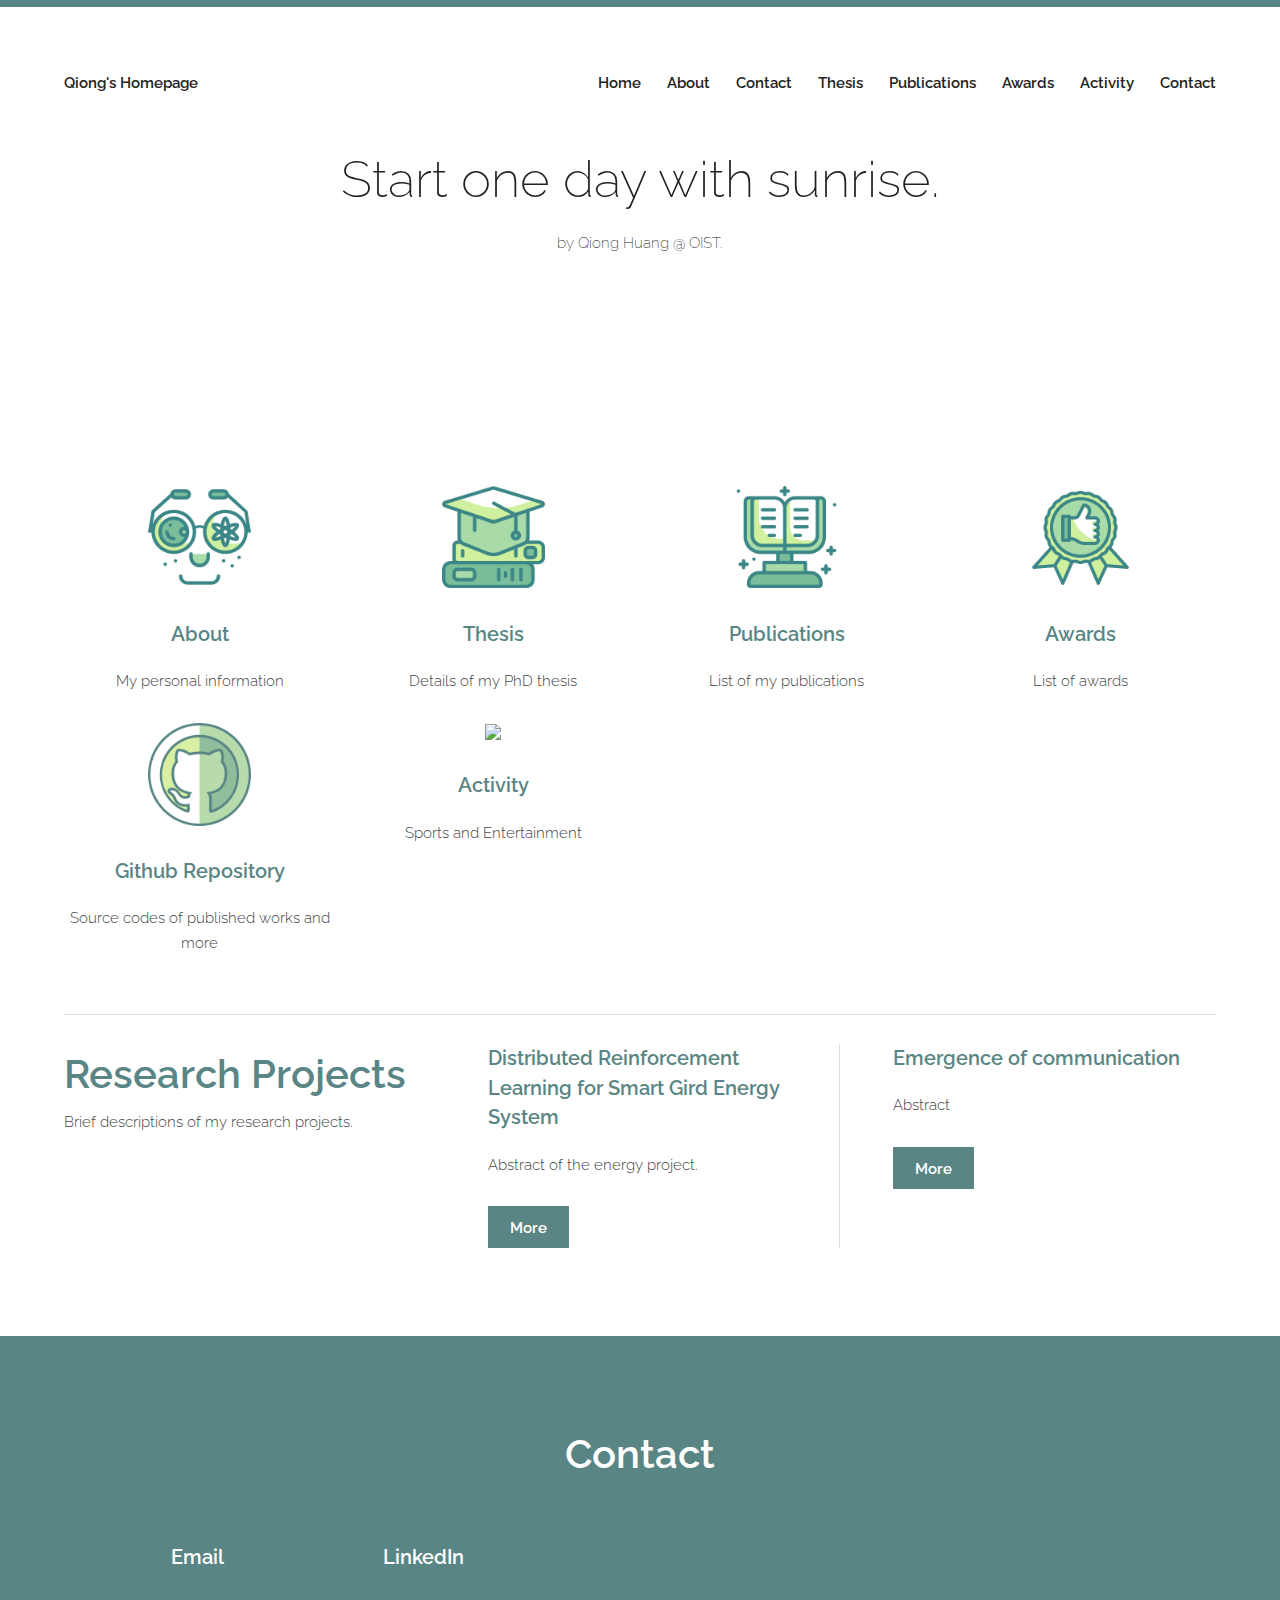
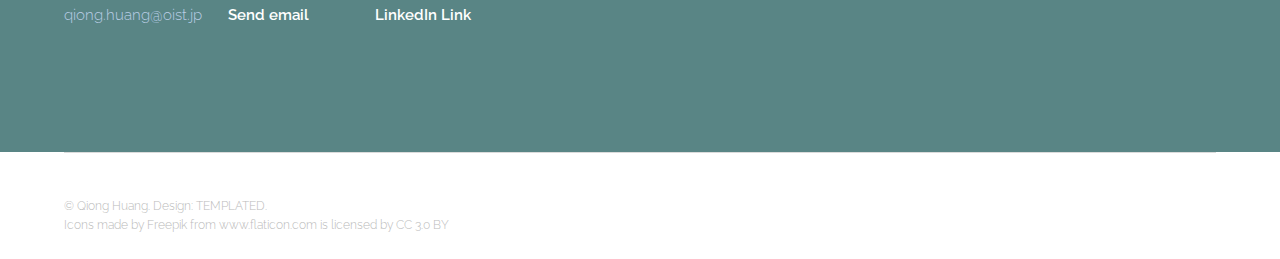
==== commit 9532eee3: "update research" ====
--- a/index.html
+++ b/index.html
@@ -69,8 +69,8 @@
 					
 					<div class="flex flex-3">
                         <header>
-                            <h2 style="font-weight: 600">Research Projects</h2>
-                            <p>Brief descriptions of my researche projects.</p>
+                            <h2 style="font-weight: 600" id="research">Research Projects</h2>
+                            <p>Brief descriptions of my research projects.</p>
                         </header>
 					<!-- </div> -->
 						<article>
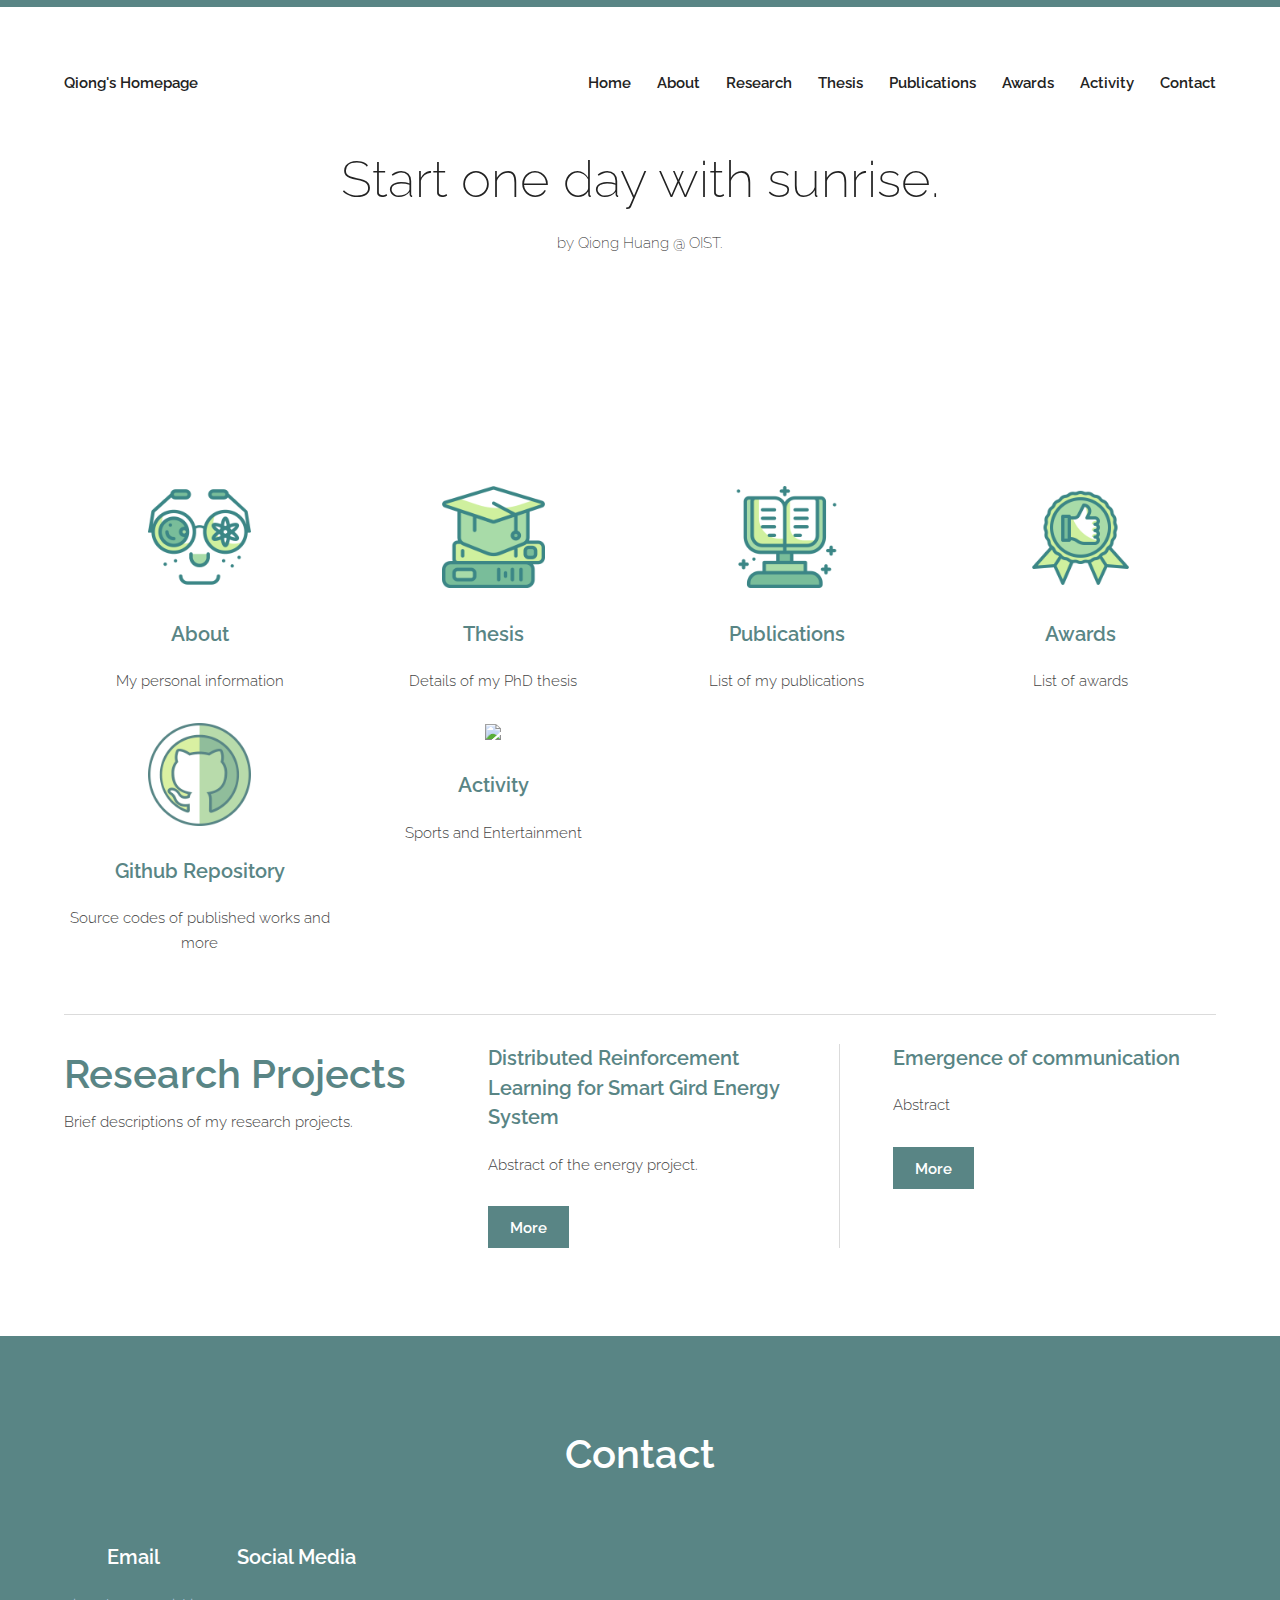
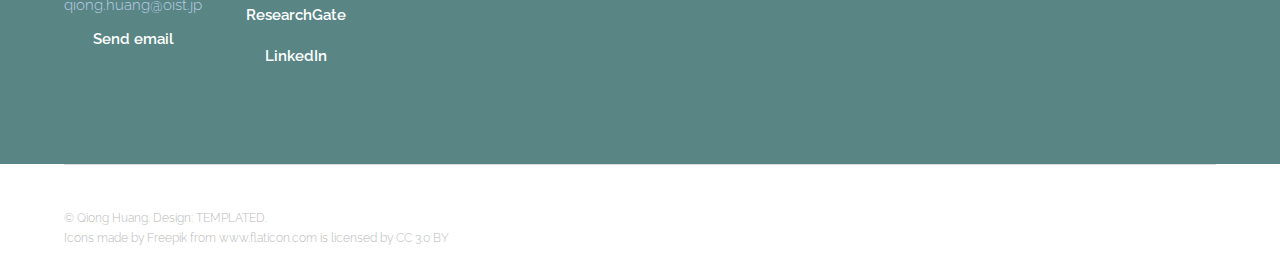
==== commit bdbc7f9b: "add RG link" ====
--- a/index.html
+++ b/index.html
@@ -120,17 +120,17 @@
 							<div class="flex flex-2">
 								<div class="12u 12u$(medium)">
 									<h3 style="font-weight: 600">Email</h3>
-									<p>qiong.huang@oist.jp
-									<a href="mailto:qiong.huang@oist.jp" class="button special">Send email</a></p>
+									qiong.huang@oist.jp<br />
+									<a href="mailto:qiong.huang@oist.jp" class="button special">Send email</a>
 								</div>
 							</div>
 						</div>
 
 						<div class="flex flex-2">
 							<div class="12u 12u$(medium)"> 
-								<h3 style="font-weight: 600">LinkedIn </h3> 
-								<!-- <p>https://www.linkedin.com/in/qiong-huang-67147811b/ </p> -->
-								<a href="https://www.linkedin.com/in/qiong-huang-67147811b/" class="button special">LinkedIn Link</a>
+								<h3 style="font-weight: 600">Social Media</h3> 
+								<a href="https://www.researchgate.net/profile/Qiong-Huang-5" class="button special">ResearchGate</a><br />
+								<a href="https://www.linkedin.com/in/qiong-huang-67147811b/" class="button special">LinkedIn</a>
 							</div>
 
 					</div>
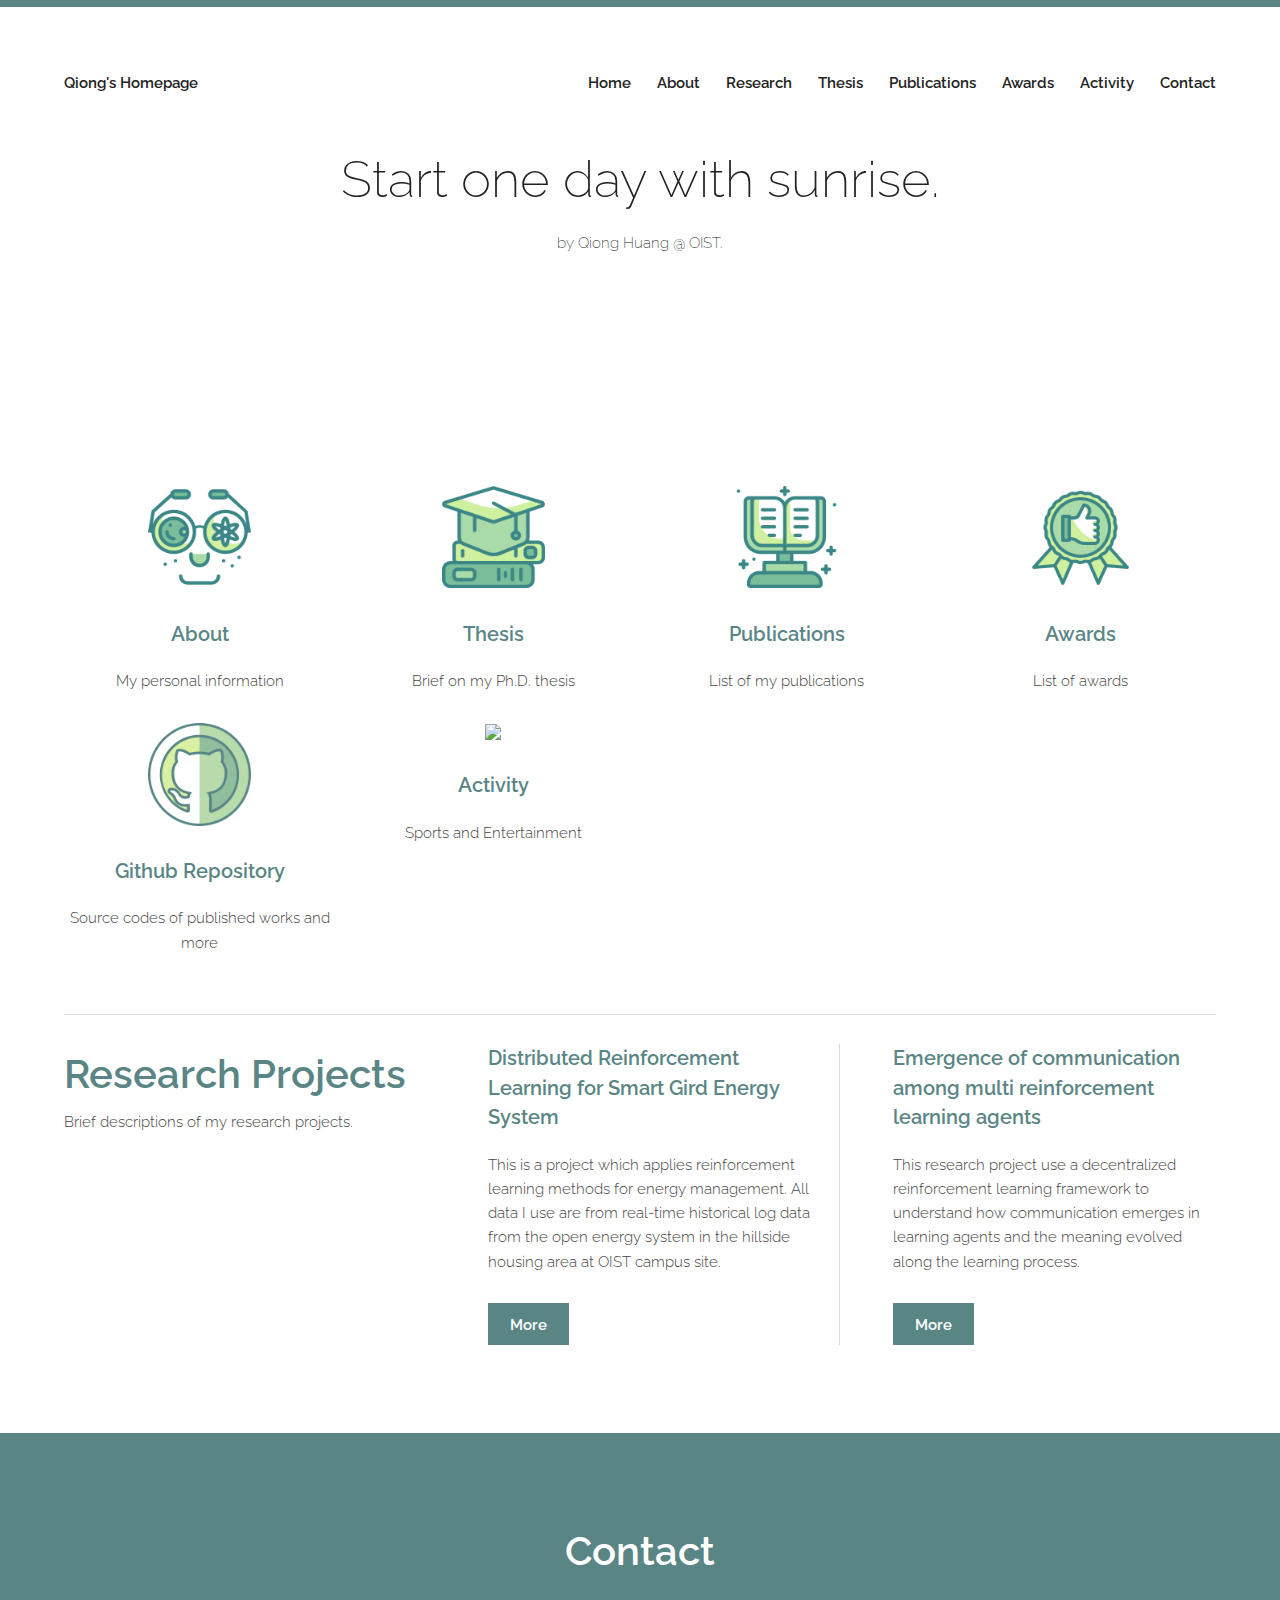
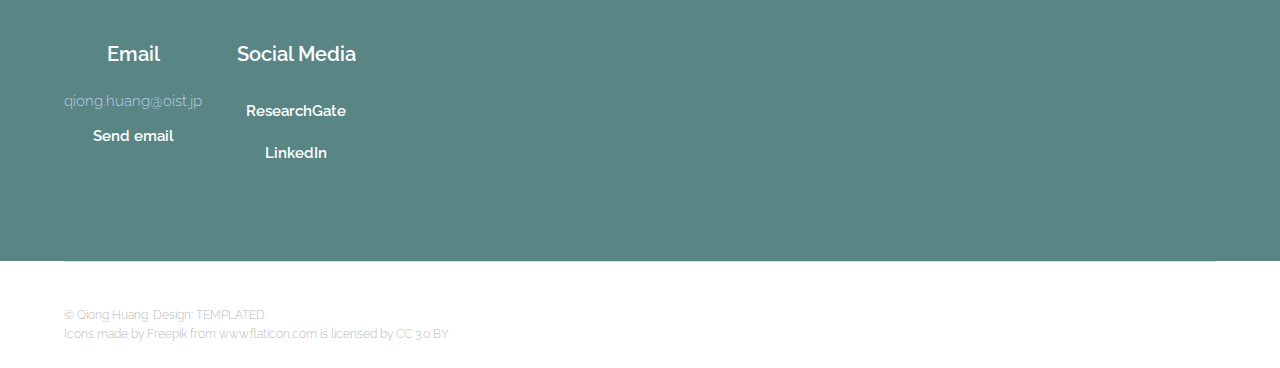
==== commit 3d8cac7e: "add research" ====
--- a/index.html
+++ b/index.html
@@ -10,6 +10,7 @@
 		<meta charset="utf-8" />
 		<meta name="viewport" content="width=device-width, initial-scale=1" />
 		<link rel="stylesheet" href="assets/css/front.css" />
+		<link rel="shortcut icon" href="images/logo.ico" >
 	</head>
 	<body>
 
@@ -41,7 +42,7 @@
 						<div class="3u 12u$(small)" style="text-align: center;  cursor: pointer"  onclick="location.href='thesis.html';">
 							<img src="images/theses.png" style="width: 7em;"/><br /><br />
 							<h3 style="font-weight: 600">Thesis</h3>
-							<p>Details of my PhD thesis</p>
+							<p>Brief on my Ph.D. thesis</p>
 						</div>
 						<div class="3u 12u$(small)" style="text-align: center;  cursor: pointer"  onclick="location.href='publications.html';">
 							<img src="images/publications.png" style="width: 7em;"/><br /><br />
@@ -77,16 +78,16 @@
 							<header>
 								<h3 style="font-weight: 600">Distributed Reinforcement Learning for Smart Gird Energy System</h3>
 							</header>
-							<p>Abstract of the energy project.</p>
+							<p>This is a project which applies reinforcement learning methods for energy management. All data I use are from real-time historical log data from the open energy system in the hillside housing area at OIST campus site.</p>
 							<footer>
 								<a href="oes_rl.html" class="button special">More</a>
 							</footer>
 						</article>
 						<article>
 							<header>
-								<h3 style="font-weight: 600">Emergence of communication</h3>
+								<h3 style="font-weight: 600">Emergence of communication among multi reinforcement learning agents</h3>
 							</header>
-							<p>Abstract </p>
+							<p>This research project use a decentralized reinforcement learning framework to understand how communication emerges in learning agents and the meaning evolved along the learning process. </p>
 							<footer>
 								<a href="communication.html" class="button special">More</a>
 							</footer>
@@ -121,7 +122,7 @@
 								<div class="12u 12u$(medium)">
 									<h3 style="font-weight: 600">Email</h3>
 									qiong.huang@oist.jp<br />
-									<a href="mailto:qiong.huang@oist.jp" class="button special">Send email</a>
+									<a class="button special" onclick="window.open('mailto:qiong.huang@oist.jp', '_blank')">Send email</a>
 								</div>
 							</div>
 						</div>
@@ -129,8 +130,8 @@
 						<div class="flex flex-2">
 							<div class="12u 12u$(medium)"> 
 								<h3 style="font-weight: 600">Social Media</h3> 
-								<a href="https://www.researchgate.net/profile/Qiong-Huang-5" class="button special">ResearchGate</a><br />
-								<a href="https://www.linkedin.com/in/qiong-huang-67147811b/" class="button special">LinkedIn</a>
+								<a class="button special" onclick="window.open('https://www.researchgate.net/profile/Qiong-Huang-5', '_blank')">ResearchGate</a><br />
+								<a class="button special" onclick="window.open('https://www.linkedin.com/in/qiong-huang-67147811b/', '_blank')">LinkedIn</a>
 							</div>
 
 					</div>
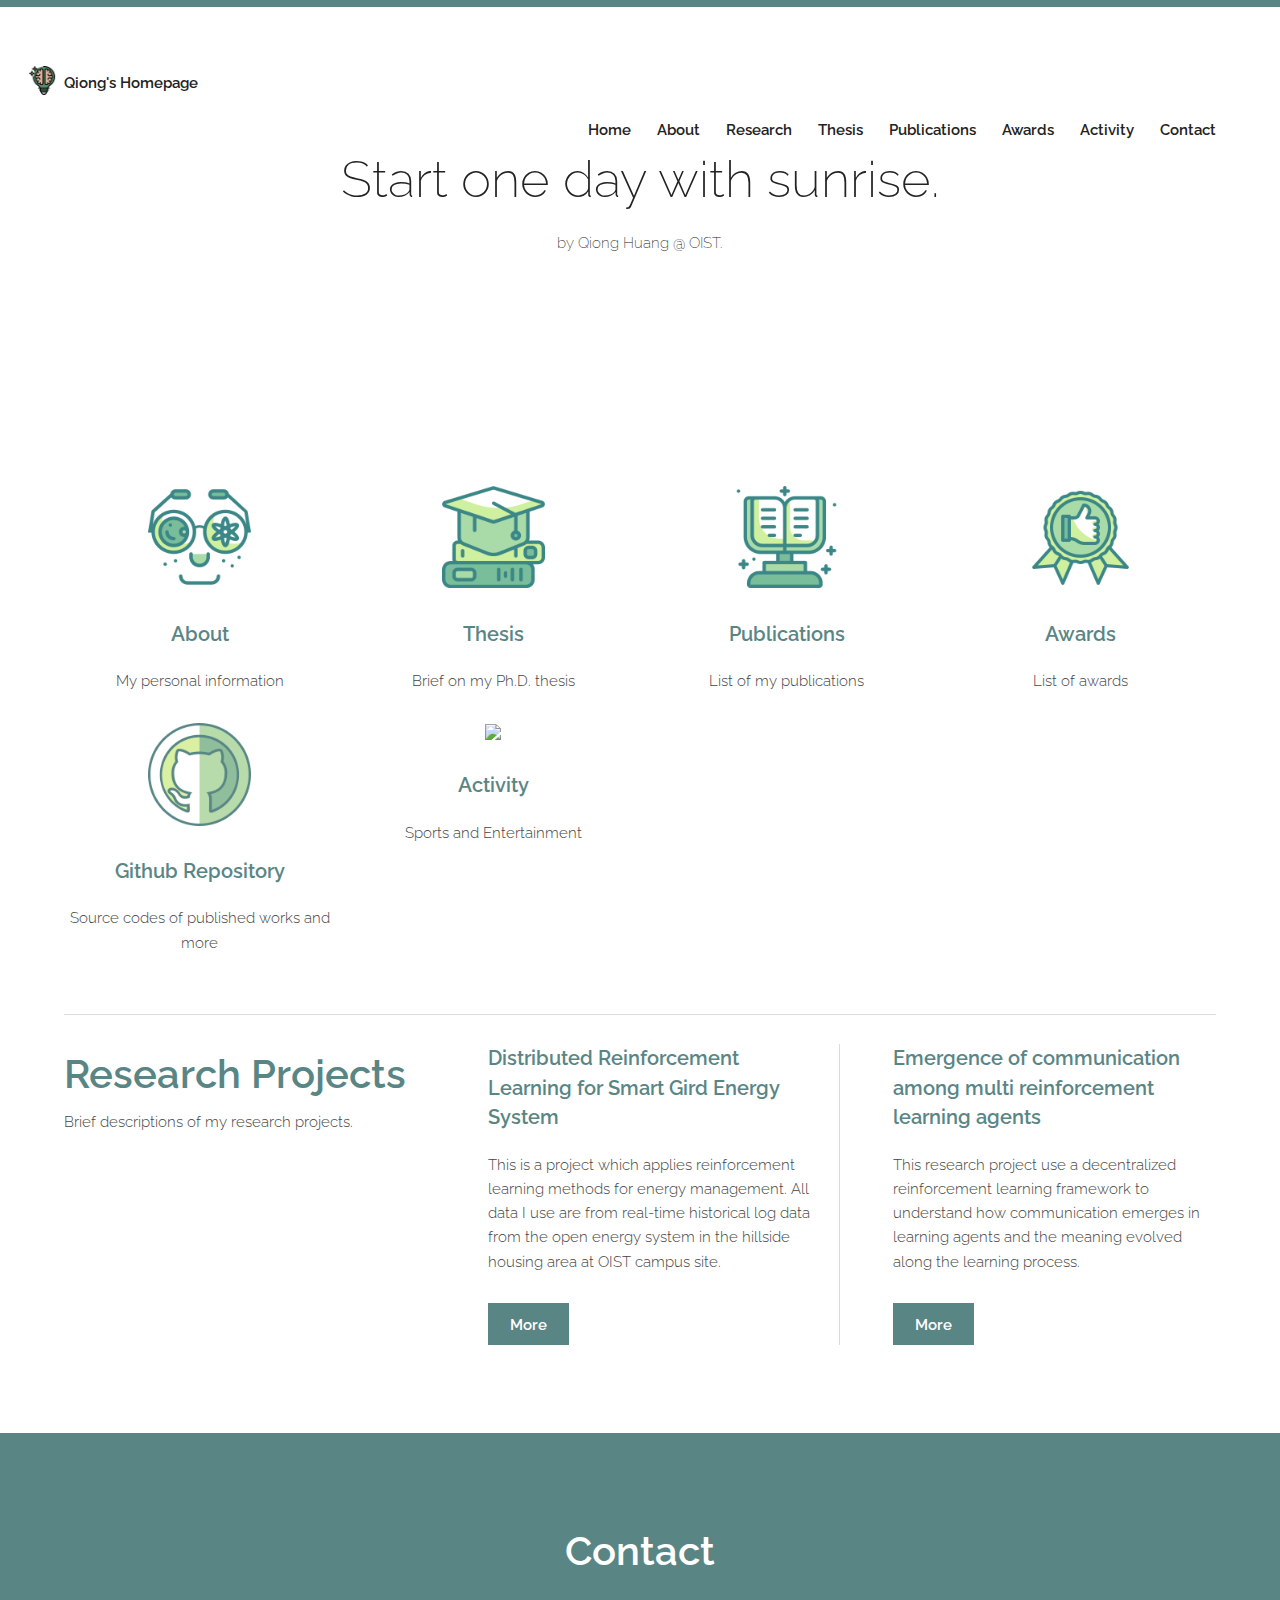
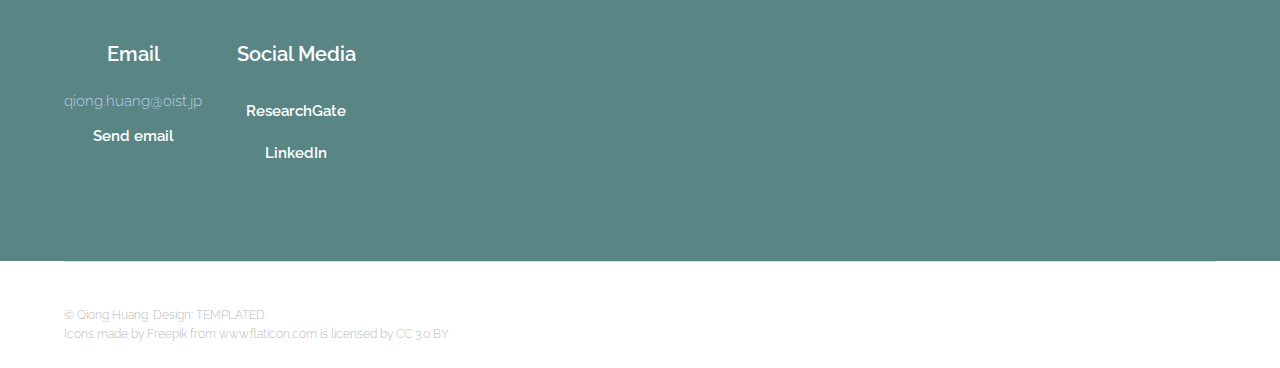
==== commit 32036dda: "add homepage icon" ====
--- a/index.html
+++ b/index.html
@@ -17,7 +17,8 @@
 		<!-- Header -->
 			<header id="header">
 				<div class="inner">
-					<a href="index.html" class="logo">Qiong's Homepage</a>
+					<img src="images/homepage.png" style="width: 2em; margin: 0 80em -0.5em -2.5em;"/>
+					<a href="index.html" class="logo"> Qiong's Homepage</a> 
 					<nav id="nav">
 					</nav>
 					<a href="#navPanel" class="navPanelToggle"><span class="fa fa-bars"></span></a>
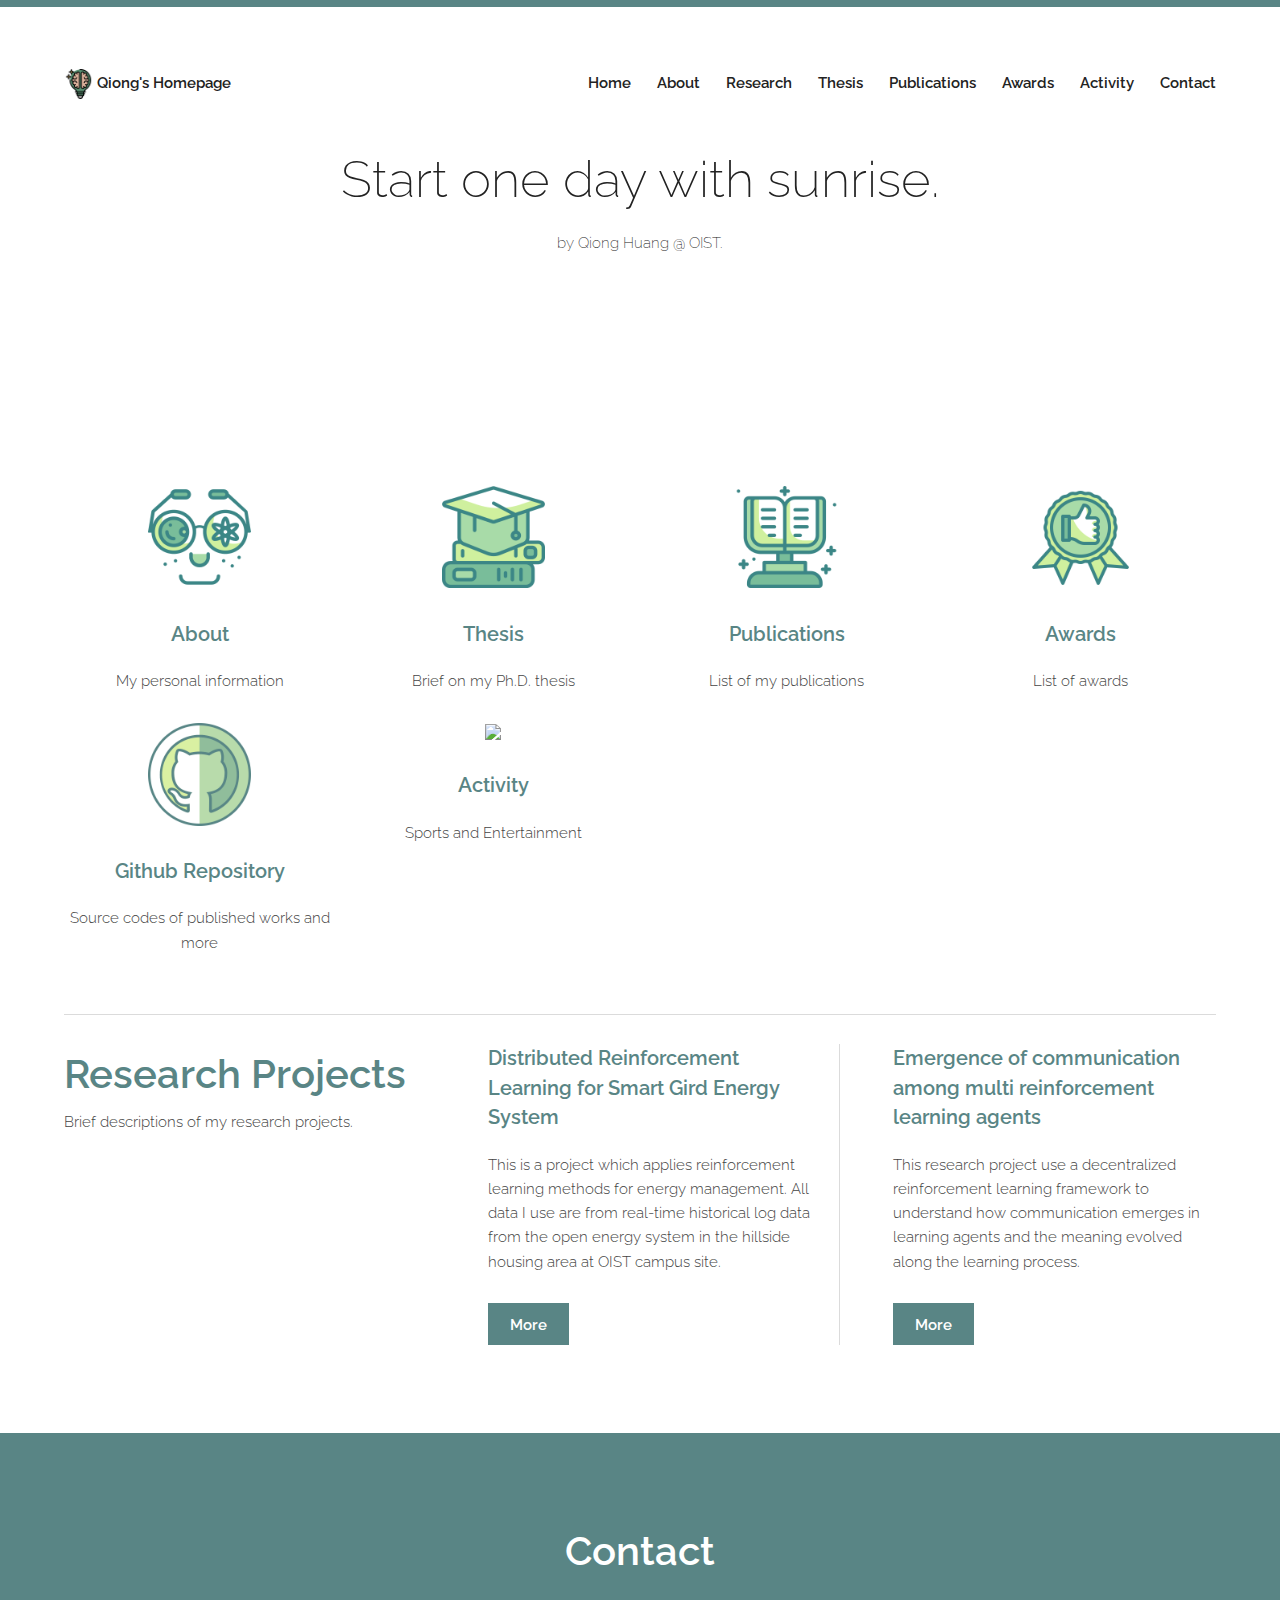
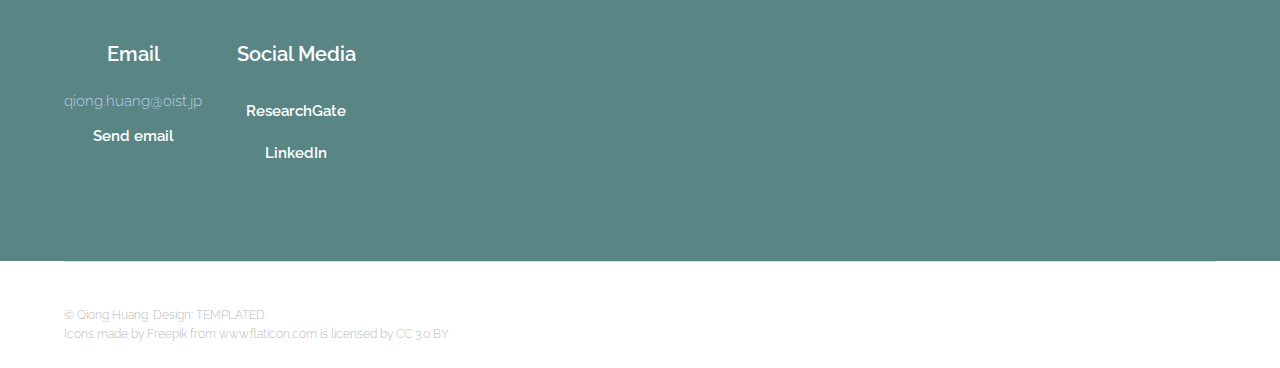
==== commit 8aa9d38f: "change icon pos" ====
--- a/index.html
+++ b/index.html
@@ -17,8 +17,7 @@
 		<!-- Header -->
 			<header id="header">
 				<div class="inner">
-					<img src="images/homepage.png" style="width: 2em; margin: 0 80em -0.5em -2.5em;"/>
-					<a href="index.html" class="logo"> Qiong's Homepage</a> 
+					<a href="index.html" class="logo"> <img src="images/homepage.png" style="width: 2em; vertical-align:middle"/> Qiong's Homepage</a> 
 					<nav id="nav">
 					</nav>
 					<a href="#navPanel" class="navPanelToggle"><span class="fa fa-bars"></span></a>
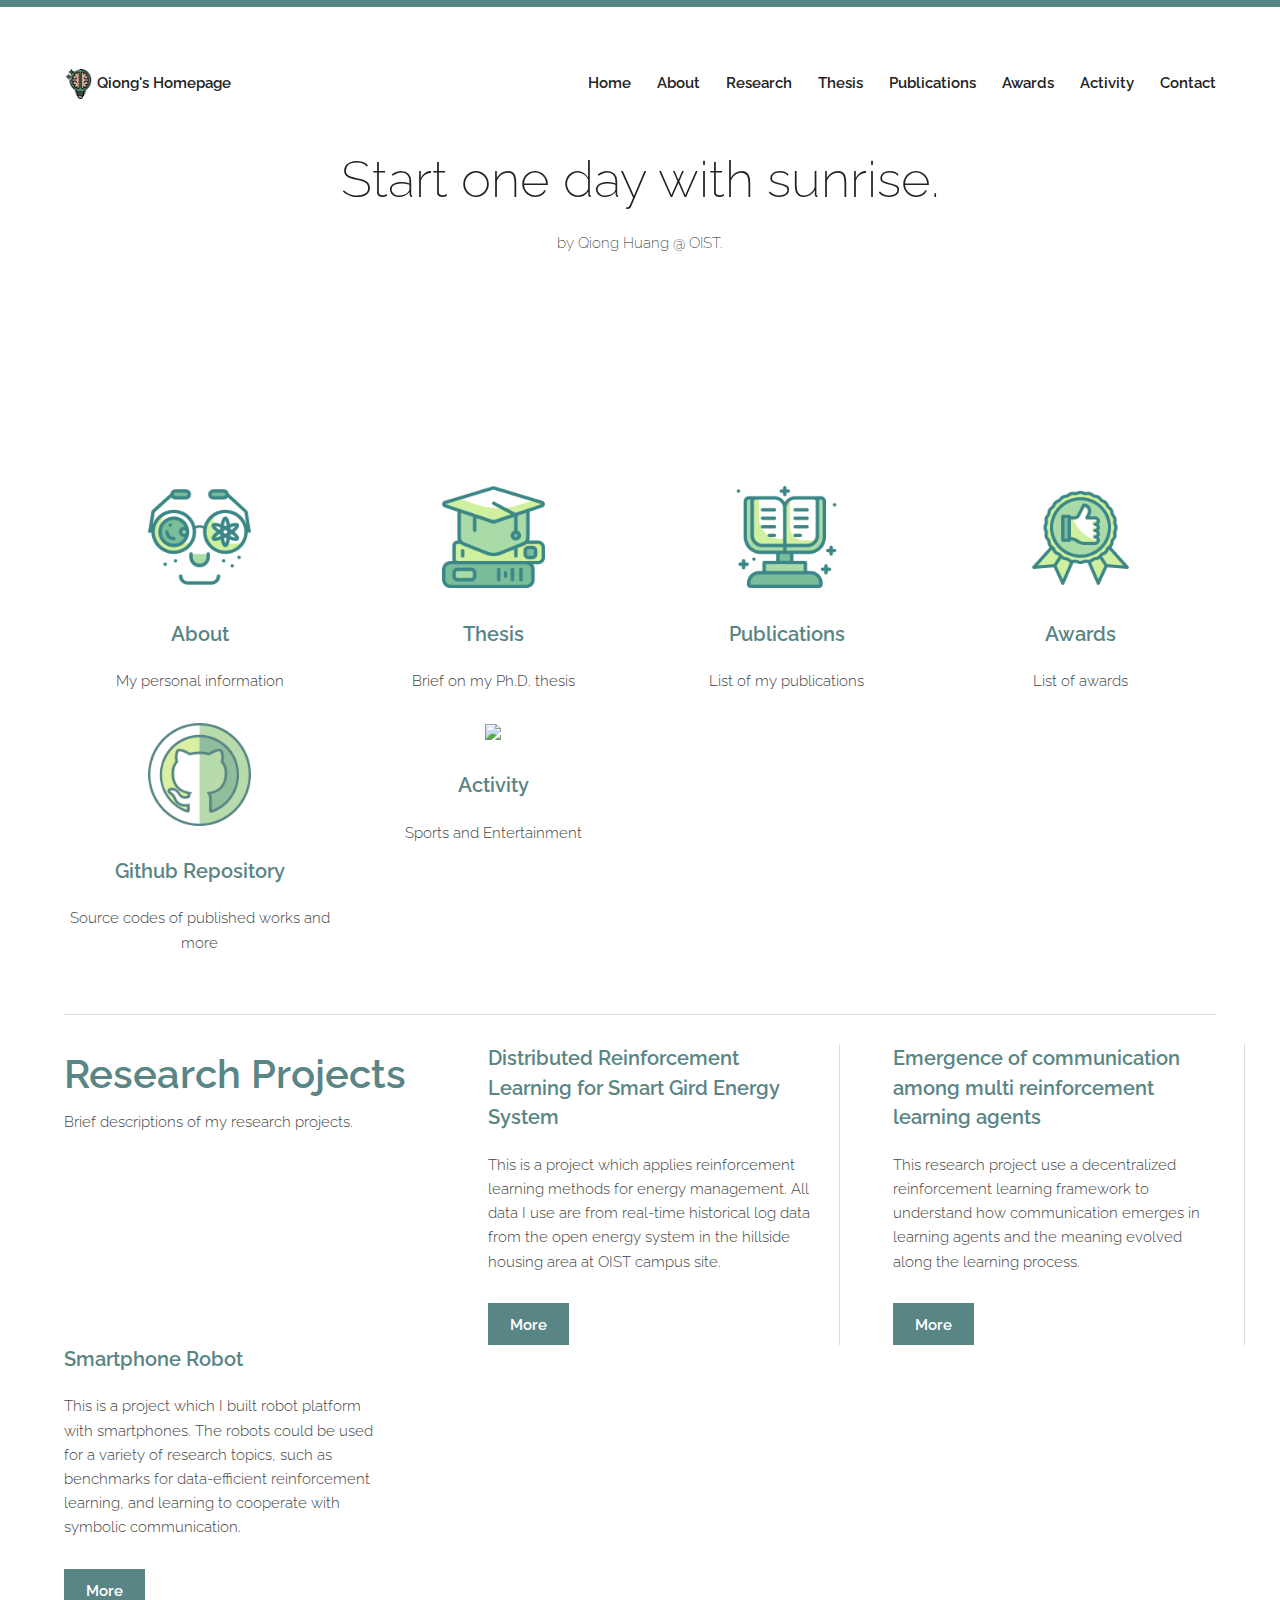
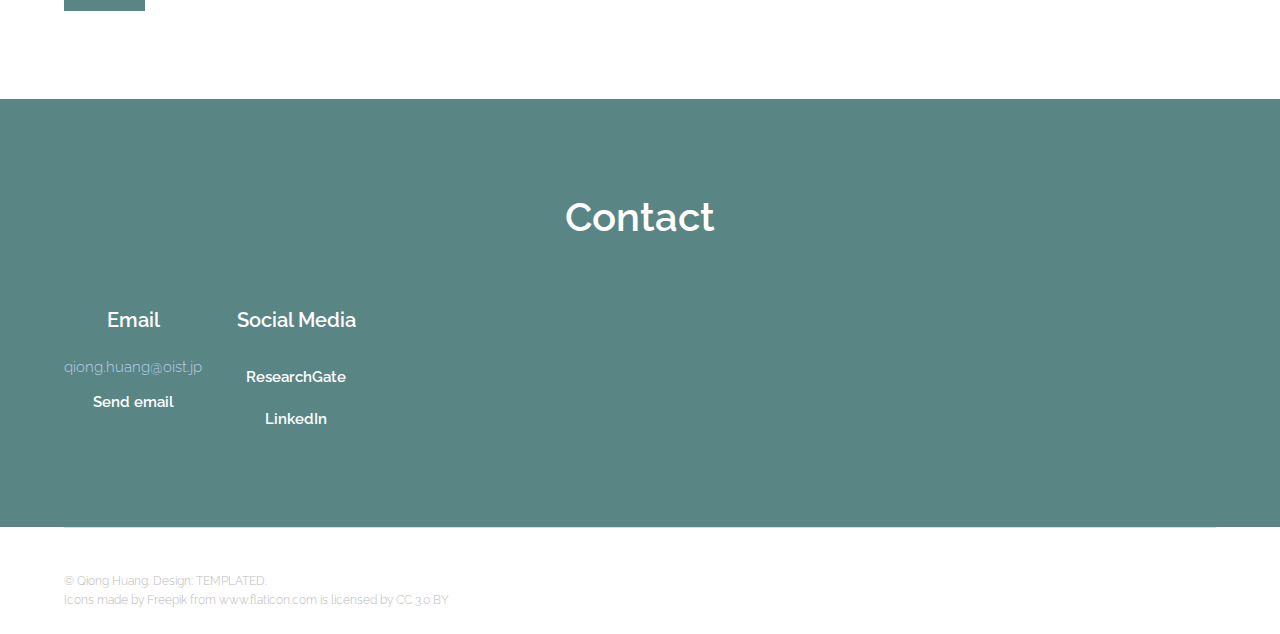
==== commit 3ed55031: "renew projects" ====
--- a/index.html
+++ b/index.html
@@ -92,6 +92,15 @@
 								<a href="communication.html" class="button special">More</a>
 							</footer>
 						</article>
+						<article>
+							<header>
+								<h3 style="font-weight: 600">Smartphone Robot</h3>
+							</header>
+							<p>This is a project which I built robot platform with smartphones. The robots could be used for a variety of research topics, such as benchmarks for data-efficient reinforcement learning, and learning to cooperate with symbolic communication. </p>
+							<footer>
+								<a href="smartphone.html" class="button special">More</a>
+							</footer>
+						</article>
 
 						<!-- <article>
 							<header>
